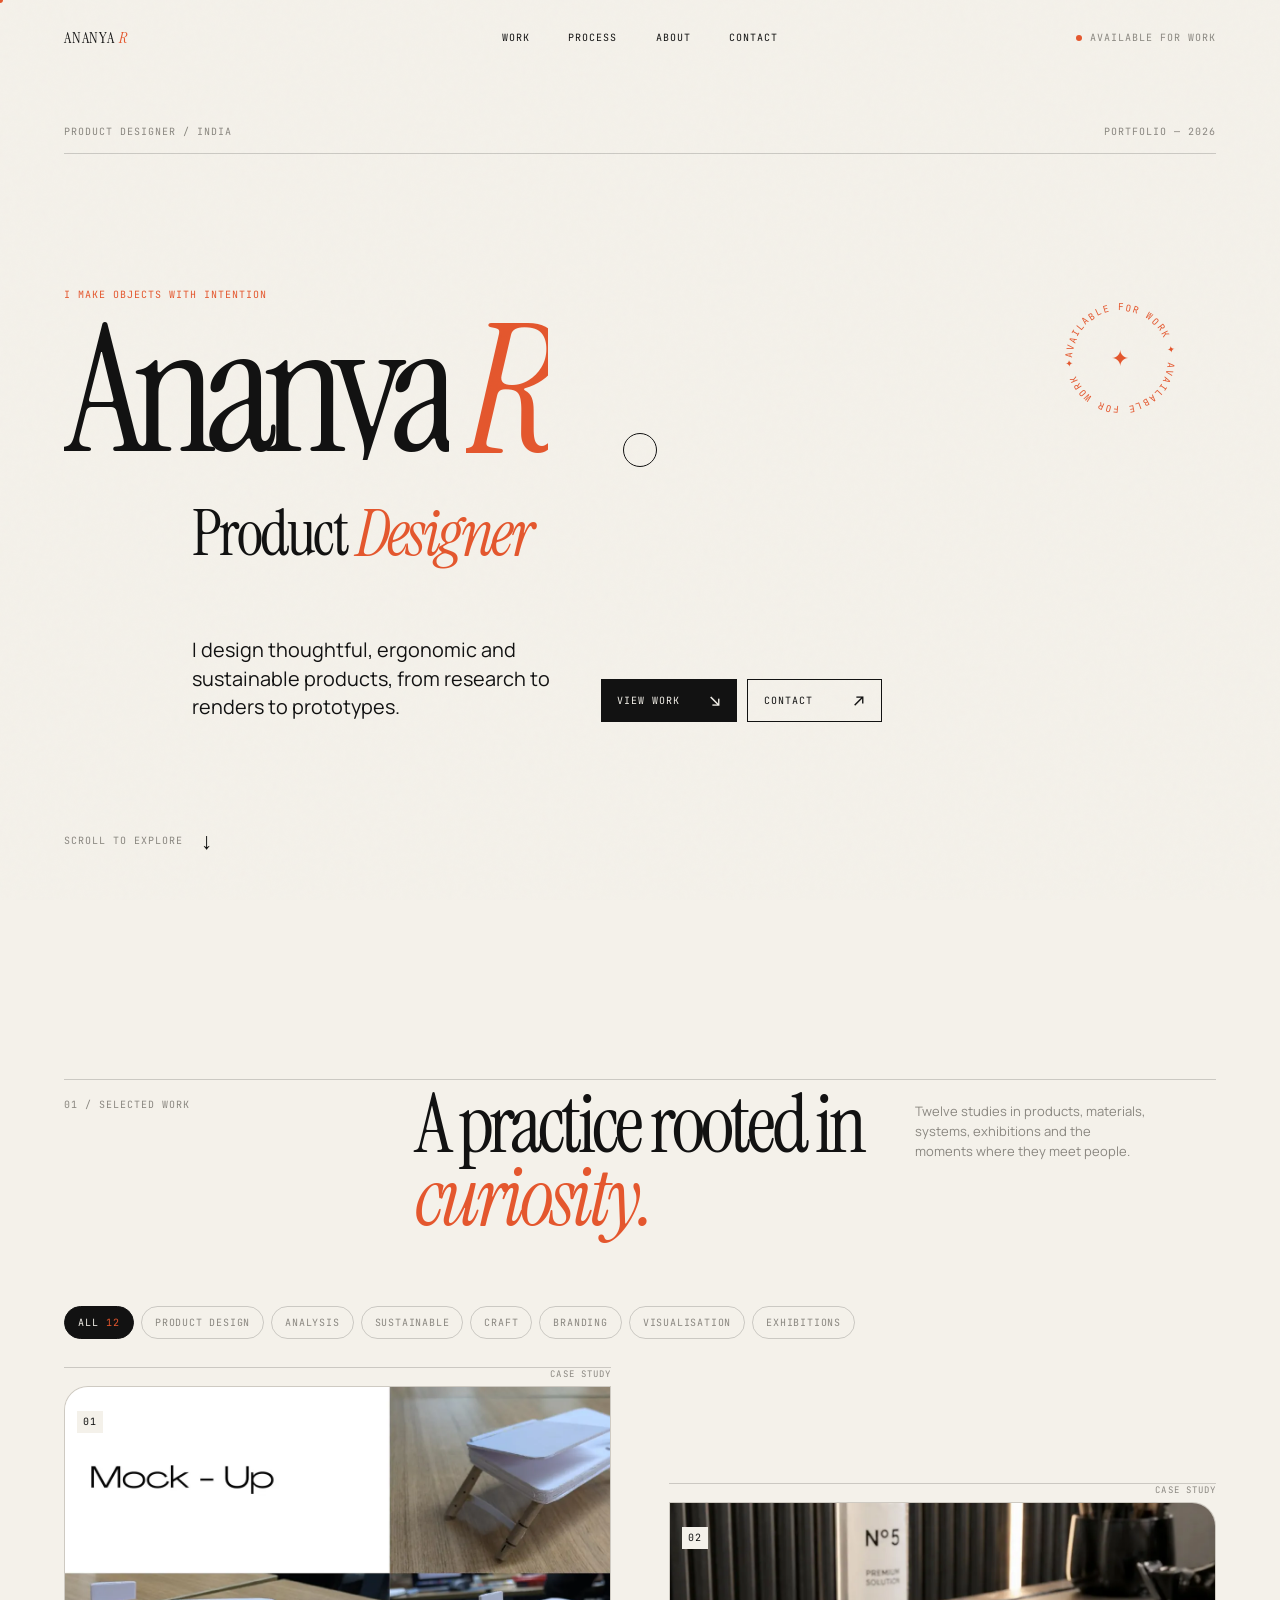
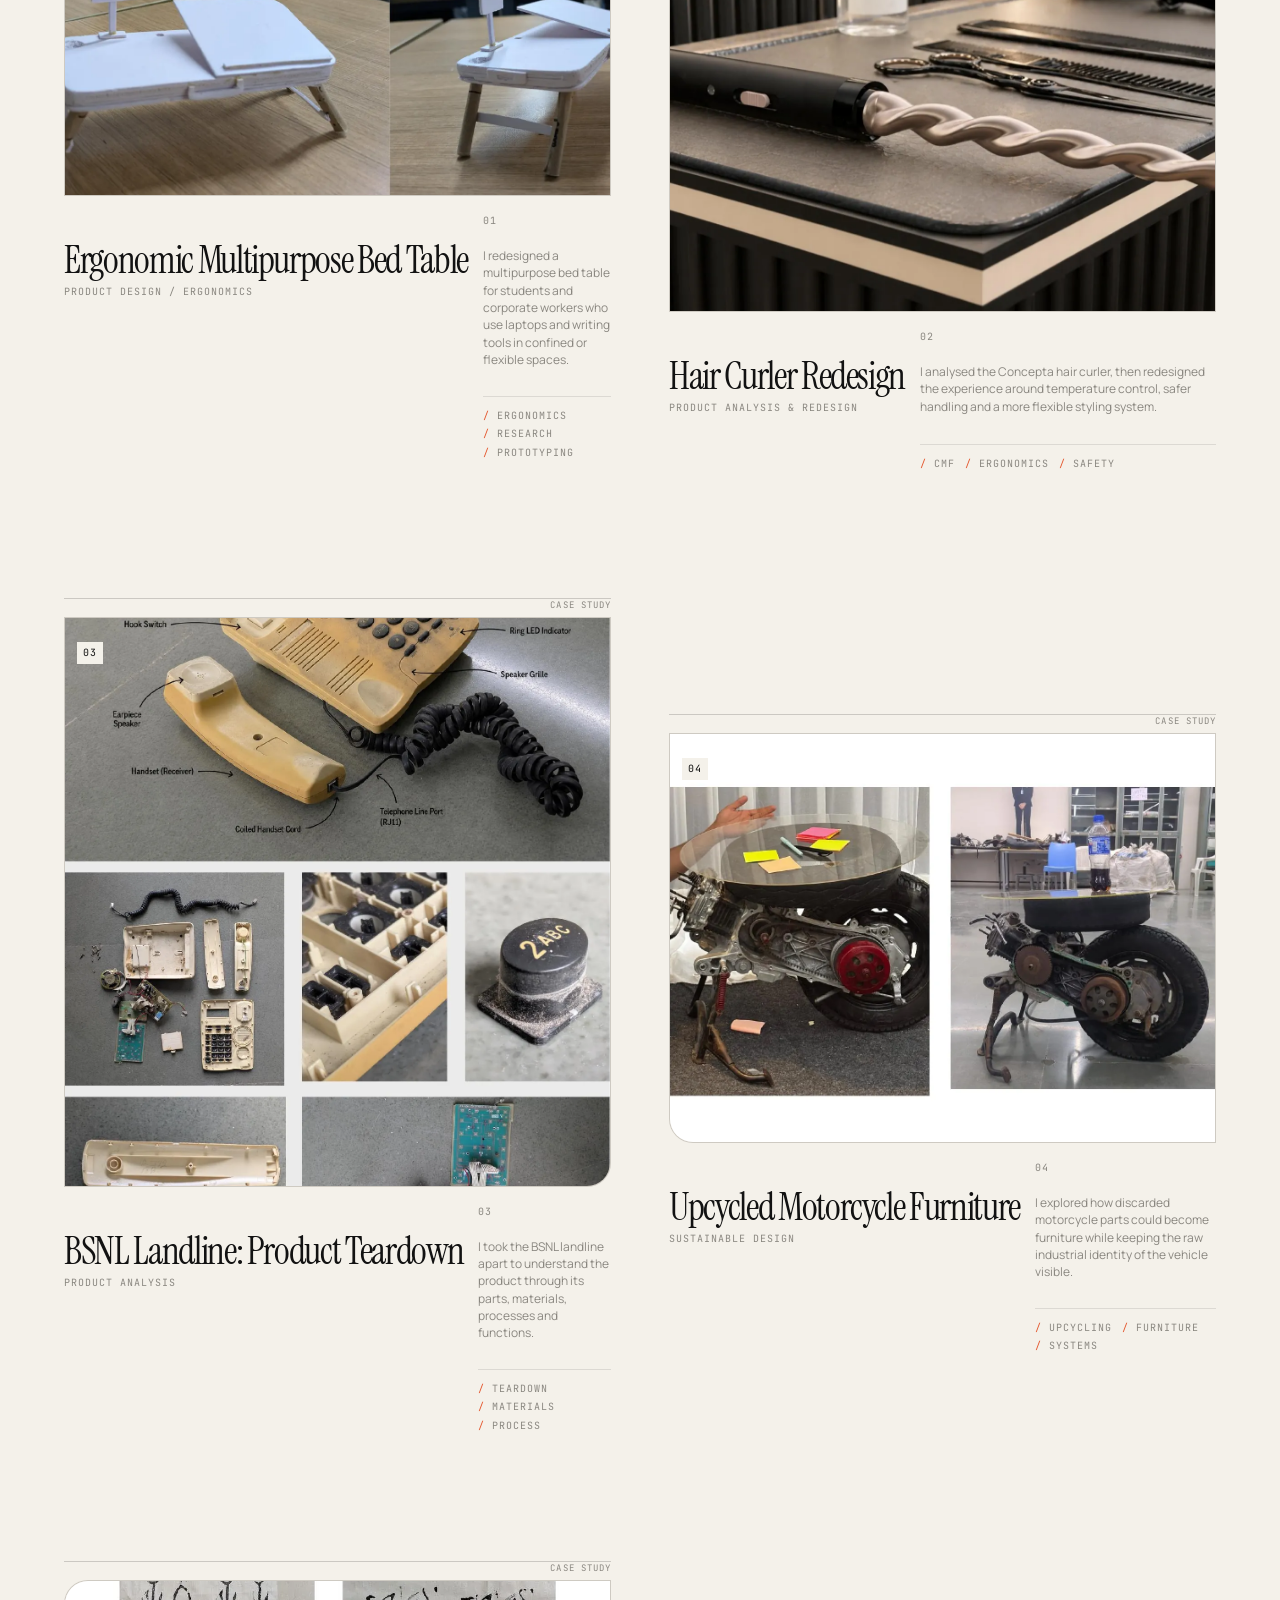
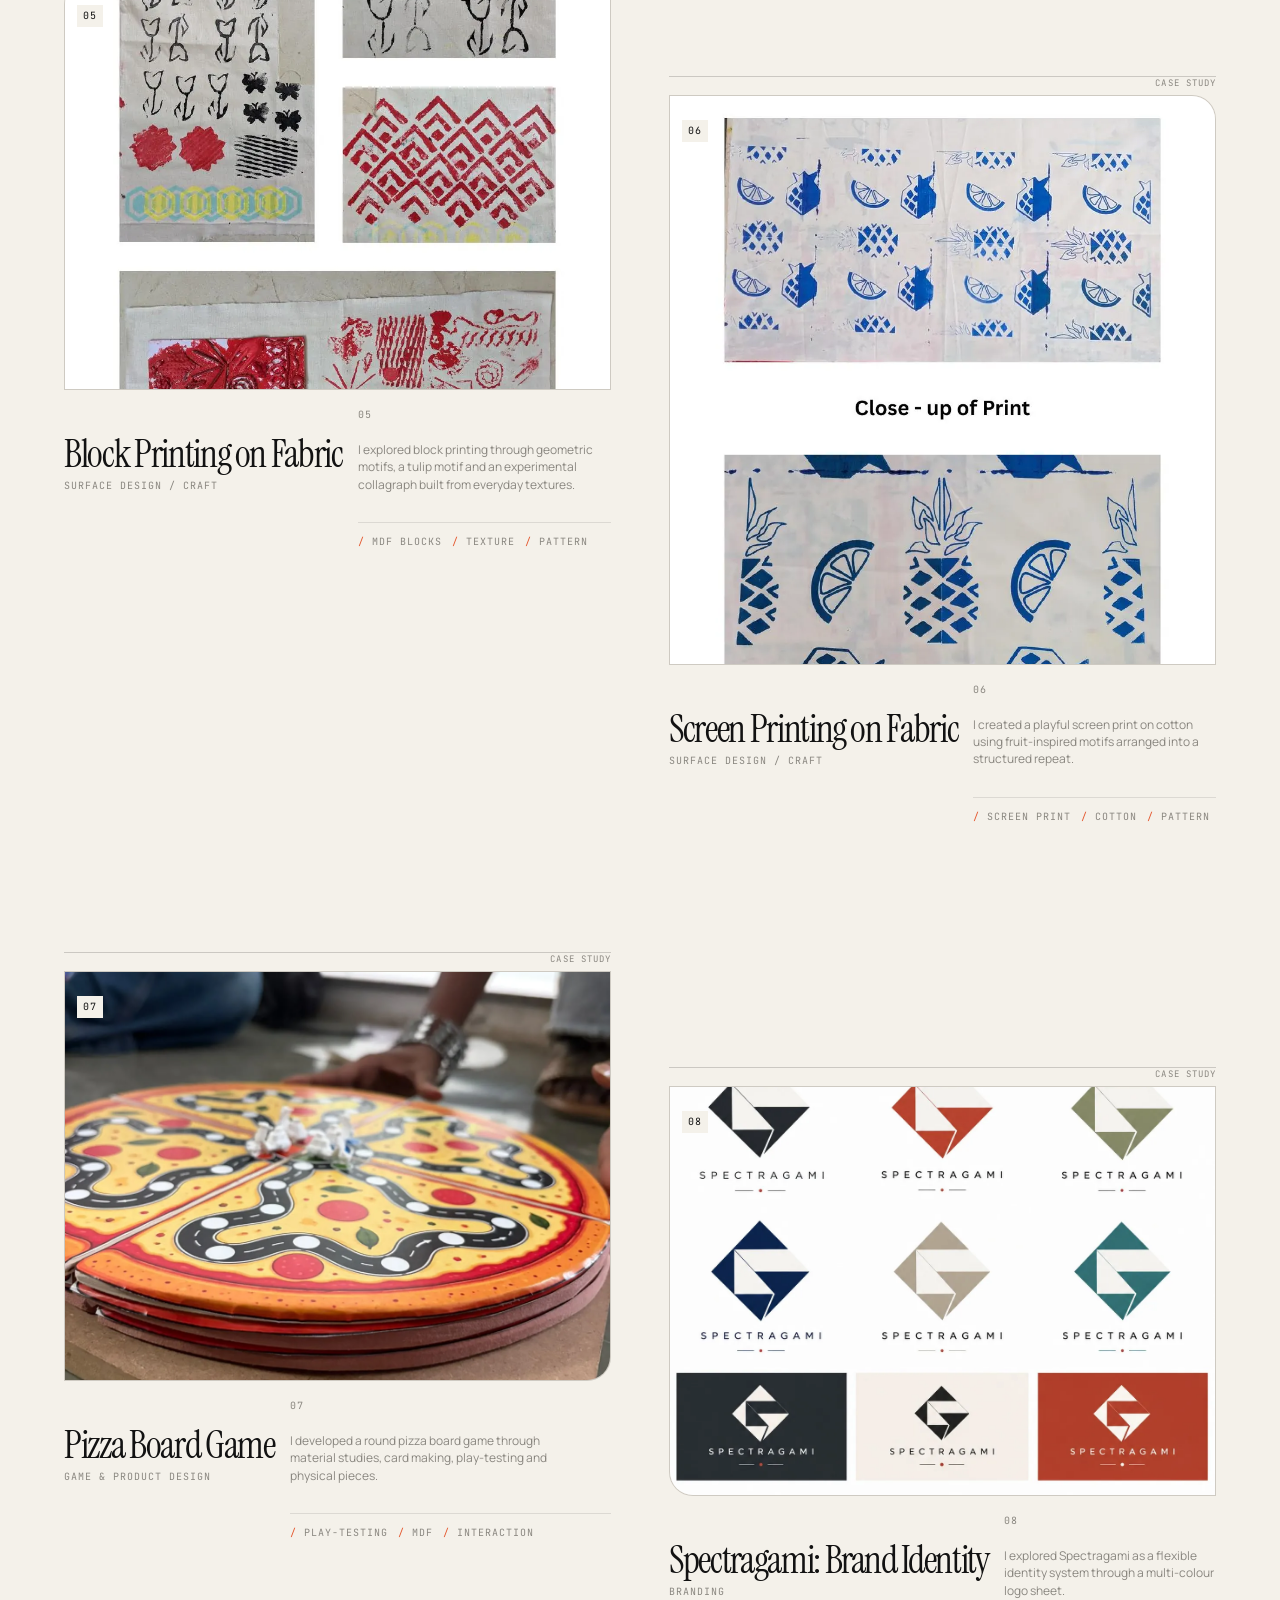
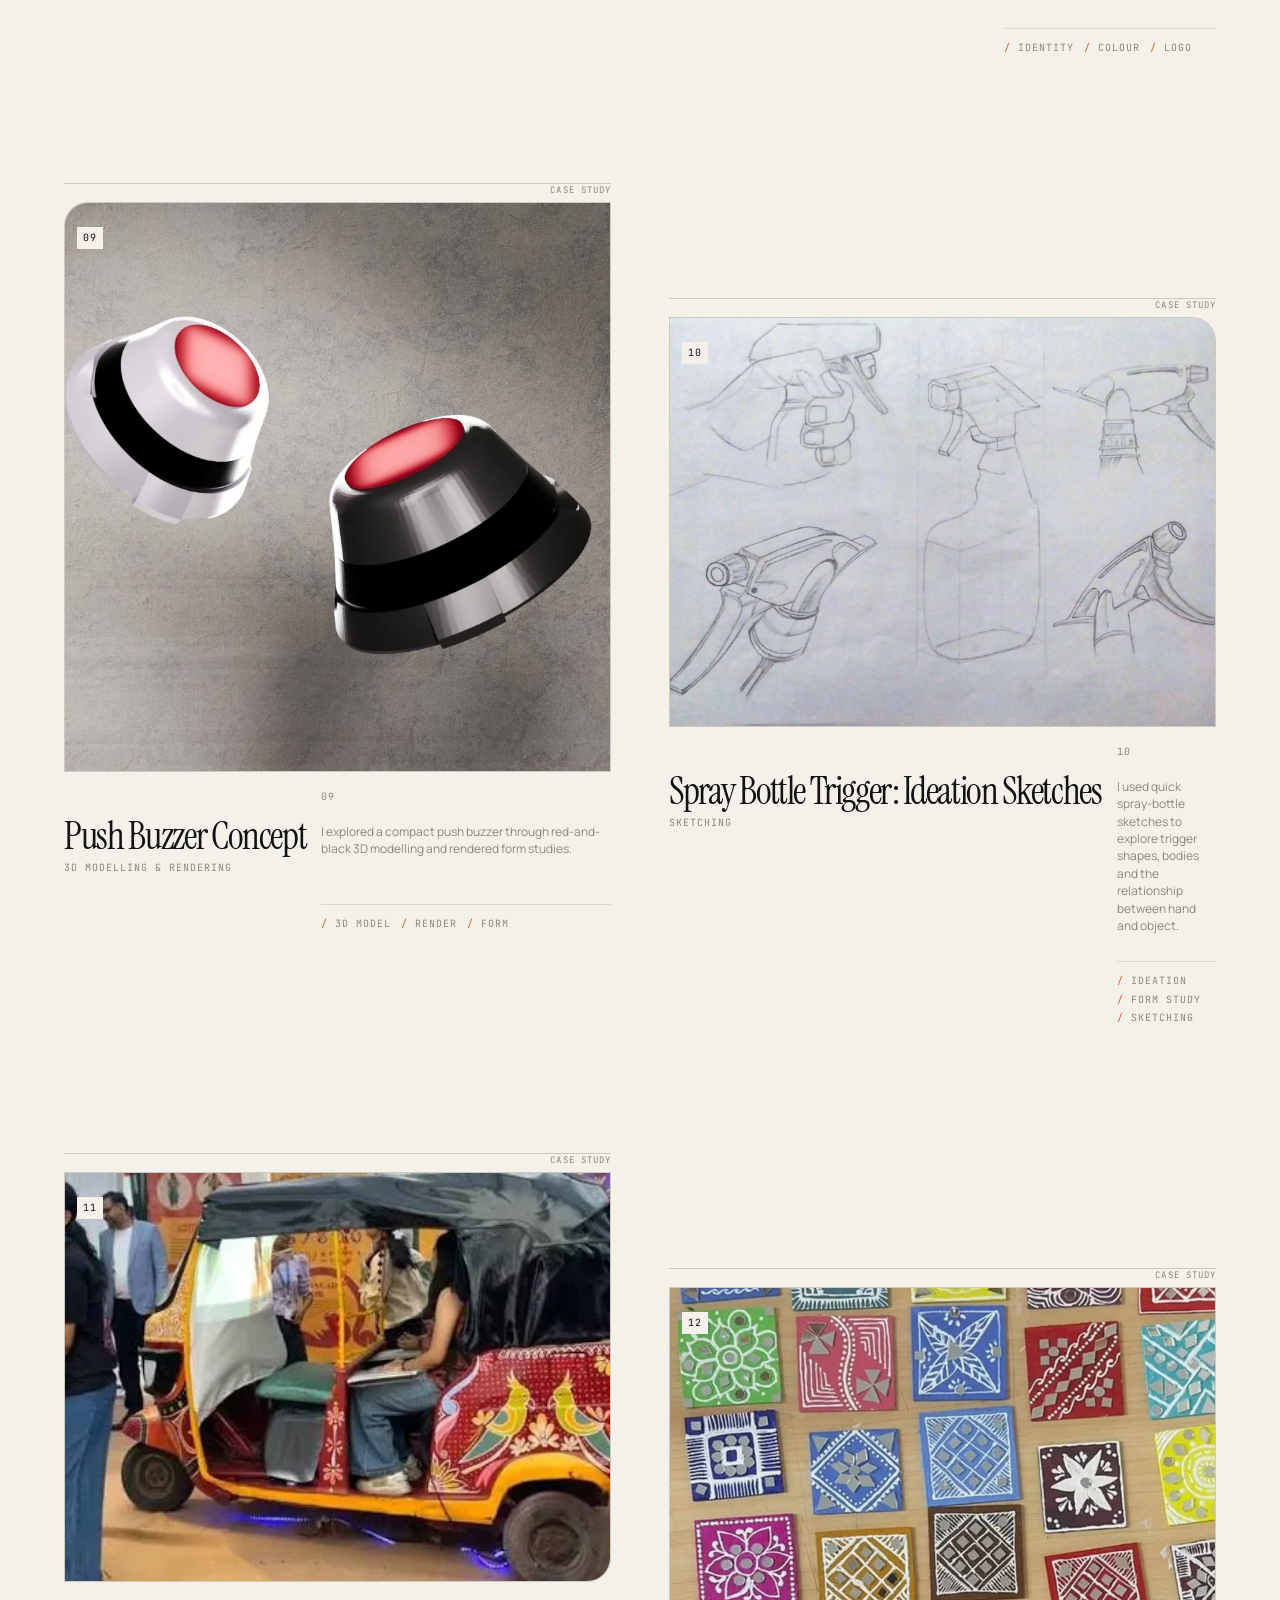
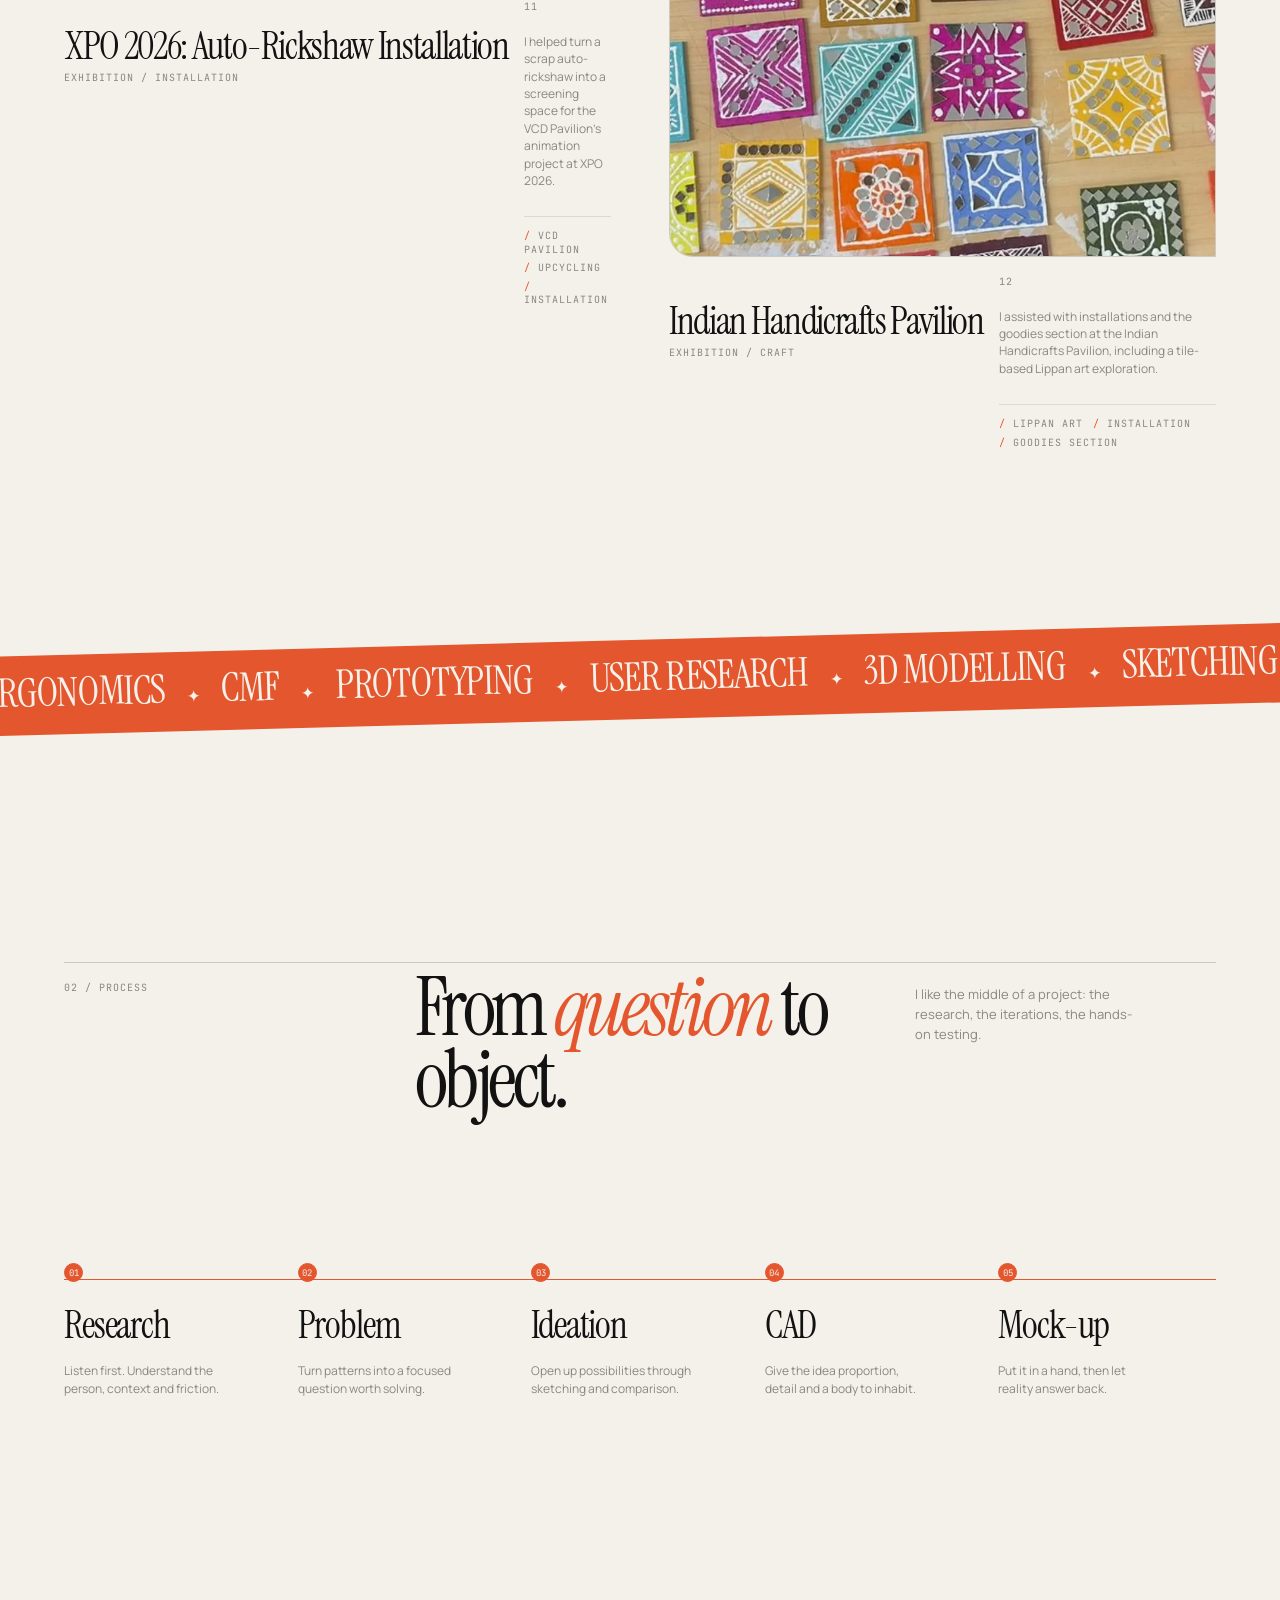
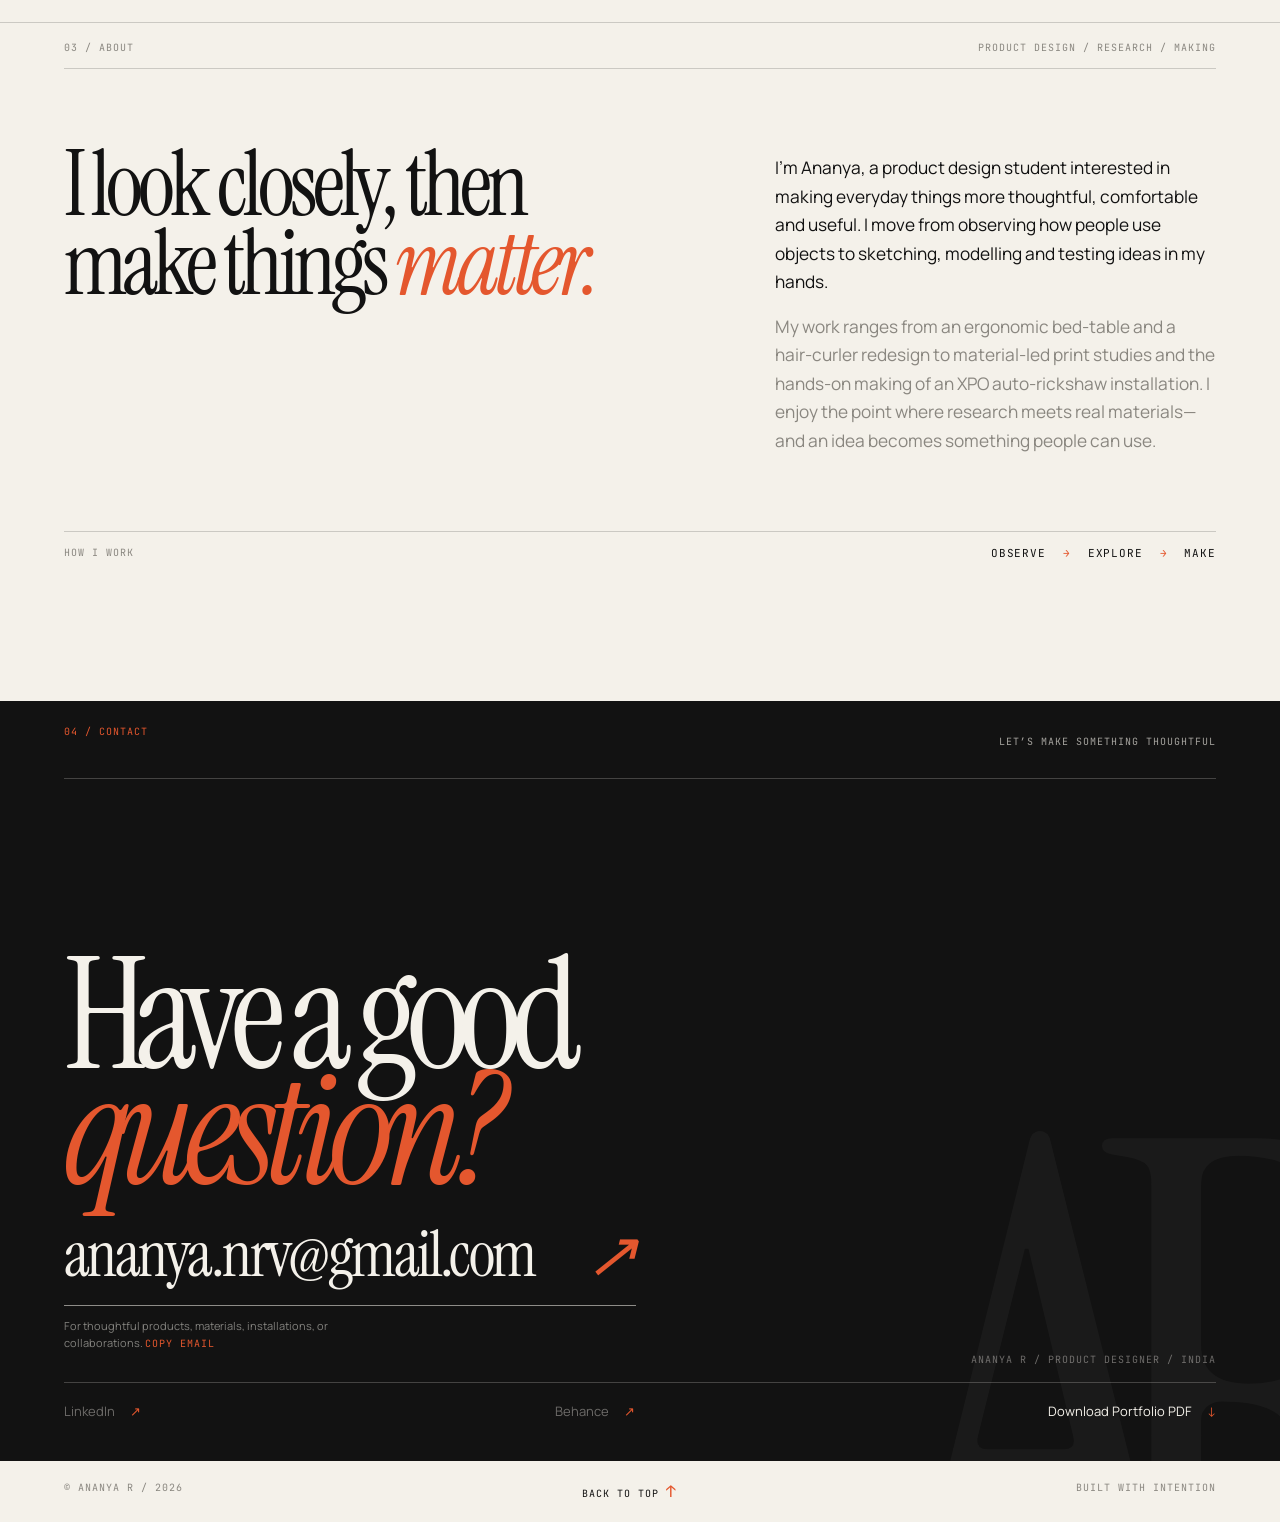
==== site/index.html @ 5f97fc83 "Deploy updated Ananya portfolio to GitHub Pages" ====
<!doctype html>
<html lang="en">
<head>
  <meta charset="utf-8">
  <meta name="viewport" content="width=device-width, initial-scale=1">
  <meta name="theme-color" content="#F4F1EA">
  <meta name="description" content="Ananya R, Product Designer Portfolio — thoughtful, ergonomic and sustainable products from research to renders to prototypes.">
  <meta property="og:type" content="website">
  <meta property="og:title" content="Ananya R — Product Designer Portfolio">
  <meta property="og:description" content="Thoughtful, ergonomic and sustainable products, from research to renders to prototypes.">
  <meta property="og:site_name" content="Ananya R">
  <meta name="twitter:card" content="summary_large_image">
  <meta name="twitter:title" content="Ananya R — Product Designer Portfolio">
  <meta name="twitter:description" content="Thoughtful, ergonomic and sustainable products, from research to renders to prototypes.">
  <link rel="icon" href="assets/favicon.svg" type="image/svg+xml">
  <link rel="preconnect" href="https://fonts.googleapis.com">
  <link rel="preconnect" href="https://fonts.gstatic.com" crossorigin>
  <link href="https://fonts.googleapis.com/css2?family=Instrument+Serif:ital@0;1&family=JetBrains+Mono:wght@400;500&family=Manrope:wght@400;500;700&display=swap" rel="stylesheet">
  <link rel="stylesheet" href="styles.css">
  <title>Ananya R — Product Designer Portfolio</title>
</head>
<body>
  <div class="grain" aria-hidden="true"></div>
  <div class="cursor cursor-dot" aria-hidden="true"></div>
  <div class="cursor cursor-ring" aria-hidden="true"><span>VIEW</span></div>
  <div class="scroll-progress" aria-hidden="true"><span></span></div>

  <div class="preloader" id="preloader" aria-label="Loading Ananya R portfolio" aria-live="polite">
    <div class="preloader__top"><span class="mono">PORTFOLIO / 01</span><span class="mono" id="preloader-status">LOADING</span></div>
    <div class="preloader__center">
      <p class="preloader__name" id="preloader-name"><span>A</span><span>n</span><span>a</span><span>n</span><span>y</span><span>a</span><span>&nbsp;</span><span>R</span></p>
      <div class="preloader__counter"><span id="counter">0</span><span>%</span></div>
    </div>
    <div class="preloader__line"><span></span></div>
  </div>

  <header class="site-header" id="site-header">
    <a class="wordmark magnetic" href="#top" aria-label="Ananya R home"><span>ANANYA</span><em>R</em></a>
    <nav class="desktop-nav" aria-label="Main navigation">
      <a href="#work">Work</a>
      <a href="#process">Process</a>
      <a href="#about">About</a>
      <a href="#contact">Contact</a>
    </nav>
    <a class="header-availability mono" href="#contact"><span class="availability-dot"></span> Available for work</a>
    <button class="menu-toggle" type="button" aria-controls="mobile-menu" aria-expanded="false"><span></span><span></span><span></span><b class="sr-only">Open menu</b></button>
  </header>

  <div class="mobile-menu" id="mobile-menu" aria-hidden="true">
    <nav aria-label="Mobile navigation">
      <a href="#work"><small>01</small>Selected work</a>
      <a href="#process"><small>02</small>Process</a>
      <a href="#about"><small>03</small>About</a>
      <a href="#contact"><small>04</small>Contact</a>
    </nav>
    <p class="mono">PRODUCT DESIGN / RESEARCH / MAKING</p>
  </div>

  <main id="top">
    <section class="hero section-pad" aria-labelledby="hero-title">
      <div class="hero__topline"><span class="mono">PRODUCT DESIGNER / INDIA</span><span class="mono hero__date">PORTFOLIO — 2026</span></div>
      <div class="hero__content">
        <p class="hero__eyebrow mono reveal-up">I MAKE OBJECTS WITH INTENTION</p>
        <h1 id="hero-title" class="hero__title"><span class="mask"><span>Ananya</span></span> <span class="mask"><em>R</em></span></h1>
        <p class="hero__role">Product <em>Designer</em></p>
        <div class="hero__bottom">
          <p class="hero__intro text-reveal">I design thoughtful, ergonomic and sustainable products, from research to renders to prototypes.</p>
          <div class="hero__actions">
            <a class="button button--dark magnetic" href="#work">View Work <span>↘</span></a>
            <a class="button button--line magnetic" href="#contact">Contact <span>↗</span></a>
          </div>
        </div>
      </div>
      <div class="availability-badge" aria-label="Available for work">
        <svg viewBox="0 0 150 150" aria-hidden="true"><defs><path id="badge-path" d="M75,75 m-51,0 a51,51 0 1,1 102,0 a51,51 0 1,1 -102,0"/></defs><text><textPath href="#badge-path">AVAILABLE FOR WORK ✦ AVAILABLE FOR WORK ✦ </textPath></text></svg>
        <span>✦</span>
      </div>
      <a class="scroll-cue mono" href="#work"><span>SCROLL TO EXPLORE</span><i>↓</i></a>
    </section>

    <section class="work section-pad" id="work" aria-labelledby="work-title">
      <div class="section-heading reveal-lines">
        <p class="section-kicker mono">01 / SELECTED WORK</p>
        <h2 id="work-title">A practice rooted in <em>curiosity.</em></h2>
        <p class="section-heading__note">Twelve studies in products, materials, systems, exhibitions and the moments where they meet people.</p>
      </div>
      <div class="filter-row" role="tablist" aria-label="Filter projects">
        <button class="filter-chip is-active" type="button" role="tab" aria-selected="true" data-filter="all">All <span>12</span></button>
        <button class="filter-chip" type="button" role="tab" aria-selected="false" data-filter="product design">Product Design</button>
        <button class="filter-chip" type="button" role="tab" aria-selected="false" data-filter="analysis">Analysis</button>
        <button class="filter-chip" type="button" role="tab" aria-selected="false" data-filter="sustainable">Sustainable</button>
        <button class="filter-chip" type="button" role="tab" aria-selected="false" data-filter="craft">Craft</button>
        <button class="filter-chip" type="button" role="tab" aria-selected="false" data-filter="branding">Branding</button>
        <button class="filter-chip" type="button" role="tab" aria-selected="false" data-filter="visualisation">Visualisation</button>
        <button class="filter-chip" type="button" role="tab" aria-selected="false" data-filter="exhibition">Exhibitions</button>
      </div>
      <div class="project-grid" id="project-grid" aria-live="polite"></div>
      <noscript>
        <div class="noscript-index"><p class="mono">PROJECT INDEX</p><ul><li>Ergonomic Multipurpose Bed Table — Product Design / Ergonomics.</li><li>Hair Curler Redesign — Product Analysis &amp; Redesign.</li><li>BSNL Landline: Product Teardown — Product Analysis.</li><li>Upcycled Motorcycle Furniture — Sustainable Design.</li><li>Block Printing on Fabric — Surface Design / Craft.</li><li>Screen Printing on Fabric — Surface Design / Craft.</li><li>Pizza Board Game — Game &amp; Product Design.</li><li>Spectragami: Brand Identity — Branding.</li><li>Push Buzzer Concept — 3D Modelling &amp; Rendering.</li><li>Spray Bottle Trigger: Ideation Sketches — Sketching.</li><li>XPO 2026: Auto-Rickshaw Installation — Exhibition / Installation.</li><li>Indian Handicrafts Pavilion — Exhibition / Craft.</li></ul></div>
      </noscript>
    </section>

    <section class="marquee-section" aria-label="Skills">
      <div class="marquee-track"><span>ERGONOMICS <b>✦</b> CMF <b>✦</b> PROTOTYPING <b>✦</b> USER RESEARCH <b>✦</b> 3D MODELLING <b>✦</b> SKETCHING <b>✦</b></span><span aria-hidden="true">ERGONOMICS <b>✦</b> CMF <b>✦</b> PROTOTYPING <b>✦</b> USER RESEARCH <b>✦</b> 3D MODELLING <b>✦</b> SKETCHING <b>✦</b></span></div>
    </section>

    <section class="process section-pad" id="process" aria-labelledby="process-title">
      <div class="section-heading process-heading reveal-lines"><p class="section-kicker mono">02 / PROCESS</p><h2 id="process-title">From <em>question</em> to object.</h2><p class="section-heading__note">I like the middle of a project: the research, the iterations, the hands-on testing.</p></div>
      <div class="process-roadmap" id="process-roadmap">
        <div class="process-line"><span></span></div>
        <ol>
          <li class="process-step is-active"><span class="process-number">01</span><h3>Research</h3><p>Listen first. Understand the person, context and friction.</p></li>
          <li class="process-step"><span class="process-number">02</span><h3>Problem</h3><p>Turn patterns into a focused question worth solving.</p></li>
          <li class="process-step"><span class="process-number">03</span><h3>Ideation</h3><p>Open up possibilities through sketching and comparison.</p></li>
          <li class="process-step"><span class="process-number">04</span><h3>CAD</h3><p>Give the idea proportion, detail and a body to inhabit.</p></li>
          <li class="process-step"><span class="process-number">05</span><h3>Mock-up</h3><p>Put it in a hand, then let reality answer back.</p></li>
        </ol>
      </div>
    </section>

    <section class="about section-pad" id="about" aria-labelledby="about-title">
      <div class="about__top"><p class="section-kicker mono">03 / ABOUT</p><p class="mono">PRODUCT DESIGN / RESEARCH / MAKING</p></div>
      <div class="about__content">
        <h2 id="about-title" class="reveal-lines">I look closely, then make things <em>matter.</em></h2>
        <div class="about__copy text-reveal">
          <p>I’m Ananya, a product design student interested in making everyday things more thoughtful, comfortable and useful. I move from observing how people use objects to sketching, modelling and testing ideas in my hands.</p>
          <p>My work ranges from an ergonomic bed-table and a hair-curler redesign to material-led print studies and the hands-on making of an XPO auto-rickshaw installation. I enjoy the point where research meets real materials—and an idea becomes something people can use.</p>
        </div>
      </div>
      <div class="about__foot"><span class="mono">HOW I WORK</span><strong>OBSERVE <i>→</i> EXPLORE <i>→</i> MAKE</strong></div>
    </section>

    <section class="contact section-pad" id="contact" aria-labelledby="contact-title">
      <div class="contact__top"><p class="section-kicker mono">04 / CONTACT</p><p class="mono">LET’S MAKE SOMETHING THOUGHTFUL</p></div>
      <h2 id="contact-title">Have a good <em>question?</em></h2>
      <button class="email-link" id="copy-email" type="button" data-email="ananya.nrv@gmail.com"><span>ananya.nrv@gmail.com</span><i>↗</i></button>
      <p class="contact__note">For thoughtful products, materials, installations, or collaborations. <span class="mono">COPY EMAIL</span></p>
      <div class="contact__links"><a href="#" class="placeholder-link" data-placeholder="LinkedIn">LinkedIn <span>↗</span></a><a href="#" class="placeholder-link" data-placeholder="Behance">Behance <span>↗</span></a><a href="assets/Portfolio-I-Ananya-R.pdf" download>Download Portfolio PDF <span>↓</span></a></div>
      <div class="contact__stamp mono">ANANYA R / PRODUCT DESIGNER / INDIA</div>
    </section>
  </main>

  <footer class="site-footer section-pad"><p class="mono">© ANANYA R / 2026</p><a href="#top" class="back-top mono">BACK TO TOP <span>↑</span></a><p class="mono">BUILT WITH INTENTION</p></footer>

  <div class="case-study" id="case-study" aria-hidden="true" role="dialog" aria-modal="true" aria-labelledby="case-title">
    <div class="case-study__bar"><span class="mono" id="case-index">01 / 12</span><button class="close-overlay mono" id="close-case" type="button"><span>Close</span><b>×</b></button></div>
    <div class="case-study__scroll" id="case-scroll"><div class="case-study__hero"><img id="case-hero-image" src="" alt=""><div class="case-study__hero-copy"><p class="mono" id="case-category"></p><h2 id="case-title"></h2></div></div><div class="case-study__body"><aside class="case-study__aside"><dl><div><dt class="mono">ROLE</dt><dd>Product designer</dd></div><div><dt class="mono">TYPE</dt><dd id="case-type"></dd></div><div><dt class="mono">TOOLS</dt><dd id="case-tools"></dd></div><div><dt class="mono">STATUS</dt><dd id="case-status"></dd></div></dl></aside><article class="case-study__content"><p class="case-study__intro" id="case-intro"></p><div class="case-study__copy" id="case-copy"></div><div class="case-study__gallery" id="case-gallery"></div><button class="next-project" id="next-project" type="button"><span class="mono">NEXT PROJECT</span><strong></strong><i>→</i></button></article></div></div>
  </div>

  <div class="lightbox" id="lightbox" aria-hidden="true" role="dialog" aria-modal="true" aria-label="Image viewer"><button class="lightbox__close mono" id="close-lightbox" type="button">CLOSE ×</button><button class="lightbox__arrow lightbox__arrow--prev" id="lightbox-prev" type="button" aria-label="Previous image">←</button><figure><img id="lightbox-image" src="" alt=""><figcaption class="mono" id="lightbox-caption"></figcaption></figure><button class="lightbox__arrow lightbox__arrow--next" id="lightbox-next" type="button" aria-label="Next image">→</button></div>
  <div class="toast" id="toast" role="status" aria-live="polite">Copied ✓</div>

  <script src="https://cdnjs.cloudflare.com/ajax/libs/gsap/3.12.5/gsap.min.js" defer></script>
  <script src="https://cdnjs.cloudflare.com/ajax/libs/gsap/3.12.5/ScrollTrigger.min.js" defer></script>
  <script src="script.js" defer></script>
</body>
</html>
---- site/styles.css ----
:root {
  --paper: #f4f1ea;
  --ink: #121212;
  --grey: #8a8780;
  --line: rgba(18,18,18,.18);
  --orange: #e4572e;
  --dark: #121212;
  --ease: cubic-bezier(.22, .8, .25, 1);
  --serif: 'Instrument Serif', Georgia, 'Times New Roman', serif;
  --sans: 'Manrope', Arial, Helvetica, sans-serif;
  --mono: 'JetBrains Mono', 'Courier New', monospace;
}
* { box-sizing: border-box; }
html { scroll-behavior: smooth; background: var(--paper); }
body { margin: 0; background: var(--paper); color: var(--ink); font-family: var(--sans); font-size: 15px; line-height: 1.55; overflow-x: hidden; }
body.is-locked { overflow: hidden; }
img { display: block; max-width: 100%; }
a { color: inherit; text-decoration: none; }
button { color: inherit; font: inherit; border: 0; background: none; cursor: pointer; }
.sr-only { position: absolute; width: 1px; height: 1px; padding: 0; margin: -1px; overflow: hidden; clip: rect(0,0,0,0); white-space: nowrap; border: 0; }
.mono { font-family: var(--mono); text-transform: uppercase; font-size: 10px; letter-spacing: .1em; line-height: 1.35; }
.muted { color: var(--grey); }
.grain { position: fixed; inset: 0; z-index: 30; pointer-events: none; opacity: .05; mix-blend-mode: multiply; background-image: url("data:image/svg+xml,%3Csvg viewBox='0 0 160 160' xmlns='http://www.w3.org/2000/svg'%3E%3Cfilter id='n'%3E%3CfeTurbulence type='fractalNoise' baseFrequency='.9' numOctaves='3' stitchTiles='stitch'/%3E%3C/filter%3E%3Crect width='100%25' height='100%25' filter='url(%23n)' opacity='.45'/%3E%3C/svg%3E"); }
.scroll-progress { position: fixed; inset: 0 0 auto; height: 3px; z-index: 100; background: transparent; pointer-events: none; }
.scroll-progress span { display: block; width: 0; height: 100%; background: var(--orange); transform-origin: left; }
.section-pad { padding-inline: clamp(20px, 5vw, 84px); }
.section-kicker { margin: 0; color: var(--grey); }
/* preloader */
.preloader { position: fixed; inset: 0; z-index: 200; display: flex; flex-direction: column; justify-content: space-between; padding: 26px clamp(20px, 5vw, 84px) 30px; color: var(--paper); background: var(--ink); }
.preloader__top { display: flex; justify-content: space-between; }
.preloader__center { display: flex; align-items: flex-end; justify-content: space-between; gap: 20px; }
.preloader__name { display: flex; overflow: hidden; margin: 0; font: clamp(50px, 10vw, 150px)/.85 var(--serif); letter-spacing: -.05em; }
.preloader__name span { display: inline-block; transform: translateY(105%); }
.preloader__counter { font: clamp(32px, 5vw, 68px)/.9 var(--mono); letter-spacing: -.06em; }
.preloader__line { height: 1px; background: rgba(244,241,234,.2); }
.preloader__line span { display: block; width: 0; height: 100%; background: var(--orange); }
/* cursor */
.cursor { position: fixed; z-index: 150; pointer-events: none; transform: translate(-50%, -50%); opacity: 0; }
.cursor-dot { width: 6px; height: 6px; border-radius: 50%; background: var(--orange); transition: transform .3s var(--ease), background .3s; }
.cursor-ring { display: grid; place-items: center; width: 34px; height: 34px; border: 1px solid var(--ink); border-radius: 50%; transition: width .35s var(--ease), height .35s var(--ease), background .35s, color .35s, border-color .35s; }
.cursor-ring span { opacity: 0; font: 9px var(--mono); letter-spacing: .08em; transition: opacity .25s; }
.cursor-ring.is-view { width: 74px; height: 74px; color: var(--paper); border-color: var(--orange); background: var(--orange); }
.cursor-ring.is-view span { opacity: 1; }
.cursor-ring.is-link { width: 22px; height: 22px; background: var(--orange); border-color: var(--orange); }
.cursor-dot.is-link { transform: translate(-50%, -50%) scale(.5); background: var(--paper); }
/* nav */
.site-header { position: fixed; top: 0; left: 0; right: 0; z-index: 90; display: grid; grid-template-columns: 1fr auto 1fr; align-items: center; height: 75px; padding: 0 clamp(20px, 5vw, 84px); transition: transform .5s var(--ease), background .4s, backdrop-filter .4s; }
.site-header.is-scrolled { background: rgba(244,241,234,.8); backdrop-filter: blur(14px); border-bottom: 1px solid rgba(18,18,18,.09); }
.site-header.is-hidden { transform: translateY(-100%); }
.wordmark { display: inline-flex; align-items: center; gap: 4px; width: max-content; font: 16px var(--serif); letter-spacing: .05em; }
.wordmark em { color: var(--orange); font-style: italic; }
.desktop-nav { display: flex; gap: clamp(18px, 3vw, 42px); }
.desktop-nav a { position: relative; font: 10px var(--mono); text-transform: uppercase; letter-spacing: .1em; }
.desktop-nav a::after { position: absolute; content: ''; left: 0; right: 100%; bottom: -7px; height: 1px; background: var(--orange); transition: right .35s var(--ease); }
.desktop-nav a:hover::after { right: 0; }
.header-availability { justify-self: end; display: flex; align-items: center; gap: 8px; color: var(--grey); }
.availability-dot { width: 6px; height: 6px; border-radius: 50%; background: var(--orange); animation: pulse 1.8s ease-in-out infinite; }
@keyframes pulse { 0%,100% { opacity: .4; transform: scale(.7); } 50% { opacity: 1; transform: scale(1); } }
.menu-toggle { display: none; justify-self: end; width: 35px; padding: 8px 0; }
.menu-toggle span { display: block; width: 100%; height: 1px; margin: 5px 0; background: currentColor; transition: transform .3s, opacity .3s; }
.mobile-menu { position: fixed; z-index: 80; inset: 0; display: flex; flex-direction: column; justify-content: space-between; padding: 125px 20px 30px; visibility: hidden; opacity: 0; background: var(--ink); color: var(--paper); clip-path: inset(0 0 100% 0); transition: clip-path .7s var(--ease), opacity .35s, visibility .35s; }
.mobile-menu.is-open { visibility: visible; opacity: 1; clip-path: inset(0); }
.mobile-menu nav { display: grid; gap: 16px; }
.mobile-menu nav a { display: flex; align-items: baseline; gap: 20px; overflow: hidden; font: clamp(44px, 13vw, 90px)/.86 var(--serif); transform: translateY(30px); opacity: 0; transition: transform .6s var(--ease), opacity .6s; }
.mobile-menu.is-open nav a { transform: none; opacity: 1; }
.mobile-menu nav a:nth-child(2) { transition-delay: .06s; }.mobile-menu nav a:nth-child(3) { transition-delay: .12s; }.mobile-menu nav a:nth-child(4) { transition-delay: .18s; }
.mobile-menu nav small { color: var(--orange); font: 10px var(--mono); }
/* hero */
.hero { position: relative; min-height: min(900px, 100svh); display: flex; flex-direction: column; justify-content: space-between; padding-top: 125px; padding-bottom: 44px; overflow: hidden; }
.hero__topline { display: flex; justify-content: space-between; color: var(--grey); border-bottom: 1px solid var(--line); padding-bottom: 14px; }
.hero__content { margin: auto 0; padding: clamp(50px, 9vh, 120px) 0 50px; }
.hero__eyebrow { margin: 0 0 20px; color: var(--orange); }
.hero__title { margin: 0; max-width: 100%; font: clamp(82px, 14vw, 218px)/.77 var(--serif); letter-spacing: -.07em; }
.hero__title em, .hero__role em, h2 em { color: var(--orange); font-style: italic; }
.mask { display: inline-block; overflow: hidden; vertical-align: bottom; }
.mask > span { display: inline-block; transform: translateY(120%); }
.hero__role { margin: clamp(25px, 4vw, 42px) 0 0 clamp(7px, 10vw, 150px); font: clamp(32px, 5vw, 72px)/1 var(--serif); letter-spacing: -.04em; }
.hero__bottom { display: grid; grid-template-columns: 1fr auto; align-items: end; gap: 40px; max-width: 690px; margin: 70px 0 0 clamp(7px, 10vw, 150px); }
.hero__intro { max-width: 390px; margin: 0; font-size: clamp(16px, 1.55vw, 20px); line-height: 1.45; }
.hero__actions { display: flex; gap: 10px; }
.button { display: inline-flex; align-items: center; justify-content: space-between; gap: 30px; min-width: 135px; padding: 14px 16px; font: 10px var(--mono); letter-spacing: .1em; text-transform: uppercase; transition: color .3s, background .3s, transform .3s; }
.button span { font-size: 17px; line-height: 0; }
.button--dark { color: var(--paper); background: var(--ink); }.button--dark:hover { background: var(--orange); }
.button--line { border: 1px solid var(--ink); }.button--line:hover { color: var(--paper); background: var(--ink); }
.availability-badge { position: absolute; right: clamp(20px, 7vw, 120px); top: 32%; width: clamp(95px, 11vw, 148px); height: clamp(95px, 11vw, 148px); color: var(--orange); animation: spin 20s linear infinite; }
.availability-badge svg { width: 100%; height: 100%; overflow: visible; }.availability-badge text { fill: currentColor; font: 10px var(--mono); letter-spacing: .13em; }.availability-badge > span { position: absolute; inset: 0; display: grid; place-items: center; font-size: 22px; animation: unspin 20s linear infinite; }
@keyframes spin { to { transform: rotate(360deg); } } @keyframes unspin { to { transform: rotate(-360deg); } }
.scroll-cue { display: flex; align-items: center; gap: 18px; width: max-content; color: var(--grey); }.scroll-cue i { color: var(--ink); font: 23px var(--serif); font-style: normal; }
/* headings */
.section-heading { display: grid; grid-template-columns: 1.1fr 1.6fr 1fr; gap: 20px; align-items: start; border-top: 1px solid var(--line); padding-top: 18px; }
.section-heading h2 { max-width: 650px; margin: -9px 0 0; font: clamp(42px, 6.3vw, 94px)/.9 var(--serif); letter-spacing: -.05em; }
.section-heading__note { max-width: 230px; margin: 0; padding-top: 3px; color: var(--grey); font-size: 13px; }
/* work */
.work { padding-top: clamp(90px, 14vw, 210px); padding-bottom: clamp(100px, 15vw, 220px); }
.filter-row { display: flex; flex-wrap: wrap; gap: 7px; margin: 72px 0 28px; }
.filter-chip { display: inline-flex; align-items: center; gap: 8px; padding: 9px 13px; border: 1px solid var(--line); border-radius: 100px; color: var(--grey); font: 10px var(--mono); text-transform: uppercase; letter-spacing: .08em; transition: color .3s, background .3s, border .3s; }.filter-chip:hover, .filter-chip.is-active { color: var(--paper); border-color: var(--ink); background: var(--ink); }.filter-chip span { color: var(--orange); }
.project-grid { display: grid; grid-template-columns: repeat(2, minmax(0,1fr)); gap: clamp(65px, 11vw, 180px) clamp(18px, 4vw, 65px); align-items: start; }
.project-card { position: relative; cursor: pointer; will-change: transform, opacity; }.project-card:nth-child(even) { margin-top: clamp(45px, 9vw, 140px); }
.project-card__media { position: relative; overflow: hidden; aspect-ratio: 1.26 / 1; background: #e5e0d6; }.project-card:nth-child(3n) .project-card__media { aspect-ratio: .96 / 1; }
.project-card__media::after { position: absolute; content: ''; inset: 0; opacity: 0; background: rgba(18,18,18,.08); transition: opacity .45s; }.project-card:hover .project-card__media::after { opacity: 1; }
.project-card__media img { width: 100%; height: 100%; object-fit: cover; transition: transform 1s var(--ease); }.project-card:hover .project-card__media img { transform: scale(1.06); }
.project-card__number { position: absolute; z-index: 2; top: 13px; left: 14px; color: var(--paper); font-size: 10px; text-shadow: 0 1px 8px rgba(0,0,0,.3); }.project-card__view { position: absolute; z-index: 2; right: 14px; bottom: 13px; color: var(--paper); font-size: 10px; opacity: 0; transform: translateY(7px); transition: opacity .4s, transform .4s; }.project-card:hover .project-card__view { opacity: 1; transform: none; }.project-card__meta { display: grid; grid-template-columns: auto 1fr; gap: 15px; padding-top: 15px; }.project-card__meta h3 { margin: 0; font: clamp(25px, 3vw, 45px)/.92 var(--serif); letter-spacing: -.035em; transition: transform .5s var(--ease); }.project-card:hover .project-card__meta h3 { transform: translateX(9px); }.project-card__meta .mono { grid-column: 2; color: var(--grey); }.project-card__index { color: var(--orange); transition: color .3s; }.project-card:hover .project-card__index { color: var(--ink); }.project-card__desc { grid-column: 2; max-width: 290px; margin: 4px 0 0; color: var(--grey); font-size: 12px; line-height: 1.45; }.project-card__tags { display: flex; flex-wrap: wrap; gap: 5px 10px; margin-top: 12px; }.project-card__tags span { color: var(--grey); }.project-card__tags span::before { content: '/ '; color: var(--orange); }
.noscript-index { margin-top: 50px; border-top: 1px solid var(--line); padding-top: 20px; }.noscript-index ul { columns: 2; padding-left: 20px; }
/* marquee */
.marquee-section { overflow: hidden; padding: 17px 0 22px; color: var(--paper); background: var(--orange); transform: rotate(-1.5deg) scale(1.03); }.marquee-track { display: flex; width: max-content; animation: marquee 32s linear infinite; }.marquee-track:hover { animation-play-state: paused; }.marquee-track span { white-space: nowrap; padding-right: 25px; font: clamp(22px, 3vw, 45px)/1 var(--serif); letter-spacing: -.02em; }.marquee-track b { padding-inline: 16px; font: 16px var(--sans); } @keyframes marquee { to { transform: translateX(-50%); } }
/* process */
.process { padding-top: clamp(150px, 19vw, 260px); padding-bottom: clamp(110px, 17vw, 240px); }.process-heading { margin-bottom: clamp(75px, 12vw, 160px); }.process-roadmap { position: relative; }.process-roadmap ol { display: grid; grid-template-columns: repeat(5, 1fr); gap: 16px; list-style: none; padding: 0; margin: 0; }.process-line { position: absolute; top: 9px; left: 0; right: 0; height: 1px; background: var(--line); }.process-line span { display: block; width: 0; height: 100%; background: var(--orange); transition: width .5s var(--ease); }.process-step { position: relative; padding-top: 37px; opacity: .35; transition: opacity .5s, transform .5s; }.process-step.is-active { opacity: 1; transform: translateY(-7px); }.process-number { position: absolute; top: 0; display: grid; place-items: center; width: 19px; height: 19px; border: 1px solid var(--grey); border-radius: 50%; background: var(--paper); color: var(--grey); font: 9px var(--mono); transition: color .4s, background .4s, border .4s; }.process-step.is-active .process-number { color: var(--paper); border-color: var(--orange); background: var(--orange); }.process-step h3 { margin: 0 0 12px; font: clamp(24px, 3vw, 45px) var(--serif); letter-spacing: -.03em; }.process-step p { max-width: 160px; margin: 0; color: var(--grey); font-size: 12px; line-height: 1.45; }
/* about */
.about { border-top: 1px solid var(--line); padding-top: 18px; padding-bottom: clamp(90px, 11vw, 160px); }
.about__top { display: flex; justify-content: space-between; gap: 24px; padding-bottom: 14px; border-bottom: 1px solid var(--line); }
.about__top > p { margin: 0; }
.about__top > p:last-child { color: var(--grey); text-align: right; }
.about__content { display: grid; grid-template-columns: 1.15fr .85fr; gap: clamp(35px, 9vw, 140px); align-items: start; padding-top: clamp(34px, 6vw, 78px); }
.about__content h2 { max-width: 720px; margin: 0; font: clamp(48px, 7vw, 104px)/.88 var(--serif); letter-spacing: -.055em; }
.about__copy { max-width: 450px; padding-top: 8px; }
.about__copy p { margin: 0 0 16px; font-size: clamp(15px, 1.35vw, 18px); line-height: 1.65; }
.about__copy p + p { color: var(--grey); }
.about__foot { display: flex; justify-content: space-between; align-items: center; gap: 20px; margin-top: clamp(28px, 5vw, 60px); padding-top: 14px; border-top: 1px solid var(--line); }
.about__foot > span { color: var(--grey); }
.about__foot strong { font: 11px var(--mono); letter-spacing: .08em; }
.about__foot i { padding-inline: 9px; color: var(--orange); font-style: normal; }
@media (max-width: 900px) {
  .about__content { grid-template-columns: 1fr 1fr; gap: 30px; }
}
@media (max-width: 620px) {
  .about__top { align-items: flex-start; }
  .about__top > p:last-child { max-width: 145px; }
  .about__content { grid-template-columns: 1fr; gap: 24px; }
  .about__content h2 { font-size: clamp(48px, 14vw, 76px); }
  .about__copy { padding-top: 0; }
  .about__foot { align-items: flex-start; flex-direction: column; gap: 9px; }
  .about__foot strong { font-size: 10px; }
}
/* contact */
.contact { position: relative; min-height: 760px; padding-top: 24px; padding-bottom: 38px; color: var(--paper); background: var(--dark); overflow: hidden; }.contact::before { position: absolute; content: 'AR'; right: -5vw; bottom: -15vw; color: rgba(244,241,234,.035); font: 55vw/.7 var(--serif); letter-spacing: -.15em; }.contact__top { position: relative; display: flex; justify-content: space-between; padding-bottom: 20px; border-bottom: 1px solid rgba(244,241,234,.22); color: rgba(244,241,234,.65); }.contact__top .section-kicker { color: var(--orange); }.contact h2 { position: relative; max-width: 800px; margin: clamp(100px, 15vw, 180px) 0 24px; font: clamp(72px, 12vw, 185px)/.75 var(--serif); letter-spacing: -.07em; }.email-link { position: relative; display: inline-flex; align-items: center; gap: clamp(12px, 4vw, 50px); padding: 0 0 8px; color: var(--paper); font: clamp(32px, 5vw, 74px)/1 var(--serif); letter-spacing: -.04em; border-bottom: 1px solid rgba(244,241,234,.55); }.email-link::after { position: absolute; content: ''; left: 0; right: 100%; bottom: -1px; height: 2px; background: var(--orange); transition: right .6s var(--ease); }.email-link:hover::after { right: 0; }.email-link i { color: var(--orange); font: italic clamp(33px, 5vw, 76px) var(--serif); }.contact__note { position: relative; max-width: 320px; color: rgba(244,241,234,.5); font-size: 11px; }.contact__note .mono { color: var(--orange); }.contact__links { position: absolute; bottom: 40px; left: clamp(20px, 5vw, 84px); right: clamp(20px, 5vw, 84px); display: flex; justify-content: space-between; border-top: 1px solid rgba(244,241,234,.22); padding-top: 18px; }.contact__links a { font-size: 13px; }.contact__links a span { color: var(--orange); margin-left: 12px; }.placeholder-link { color: rgba(244,241,234,.4); }.contact__stamp { position: absolute; right: clamp(20px, 5vw, 84px); bottom: 94px; color: rgba(244,241,234,.4); }
.site-footer { display: flex; justify-content: space-between; gap: 15px; padding-top: 20px; padding-bottom: 20px; color: var(--grey); }.site-footer p { margin: 0; }.back-top { color: var(--ink); }.back-top span { color: var(--orange); font-size: 16px; }
/* overlays */
.case-study { position: fixed; z-index: 120; inset: 0; visibility: hidden; background: var(--paper); clip-path: inset(100% 0 0 0); transition: clip-path .8s var(--ease), visibility 0s .8s; }.case-study.is-open { visibility: visible; clip-path: inset(0); transition: clip-path .8s var(--ease), visibility 0s; }.case-study__bar { position: fixed; z-index: 4; top: 0; left: 0; right: 0; display: flex; justify-content: space-between; align-items: center; padding: 25px clamp(20px, 5vw, 84px); color: var(--paper); mix-blend-mode: difference; }.close-overlay { display: flex; align-items: center; gap: 10px; }.close-overlay b { font: 26px/1 var(--serif); color: var(--orange); }.case-study__scroll { height: 100%; overflow: auto; overscroll-behavior: contain; }.case-study__hero { position: relative; height: min(87vh, 900px); min-height: 550px; background: var(--ink); overflow: hidden; }.case-study__hero img { width: 100%; height: 100%; object-fit: cover; opacity: .7; transform: scale(1.05); }.case-study__hero-copy { position: absolute; inset: auto clamp(20px, 7vw, 120px) clamp(40px, 9vw, 120px); max-width: 900px; color: var(--paper); }.case-study__hero-copy p { margin-bottom: 13px; color: var(--orange); }.case-study__hero-copy h2 { margin: 0; font: clamp(62px, 10vw, 155px)/.78 var(--serif); letter-spacing: -.065em; }
.case-study__body { display: grid; grid-template-columns: .7fr 2fr; gap: clamp(30px, 8vw, 130px); max-width: 1400px; margin: 0 auto; padding: clamp(50px, 9vw, 125px) clamp(20px, 5vw, 84px); }.case-study__aside { position: sticky; top: 95px; align-self: start; }.case-study__aside dl { margin: 0; }.case-study__aside dl > div { padding: 14px 0; border-top: 1px solid var(--line); }.case-study__aside dt { color: var(--grey); }.case-study__aside dd { margin: 8px 0 0; font-size: 13px; }.case-study__intro { max-width: 750px; margin: 0 0 55px; font: clamp(30px, 4.5vw, 66px)/.98 var(--serif); letter-spacing: -.045em; }.case-study__copy { max-width: 650px; }.case-study__copy p { margin: 0 0 20px; color: var(--grey); font-size: 15px; line-height: 1.65; }.case-study__copy .copy-label { margin: 48px 0 8px; color: var(--orange); }.case-study__gallery { display: grid; grid-template-columns: repeat(2, minmax(0,1fr)); gap: 14px; margin-top: 72px; }.case-study__gallery button { display: block; padding: 0; overflow: hidden; background: #e5e0d6; cursor: zoom-in; }.case-study__gallery button:first-child { grid-column: 1 / -1; }.case-study__gallery img { width: 100%; aspect-ratio: 1.25 / 1; object-fit: cover; transition: transform .8s var(--ease); }.case-study__gallery button:first-child img { aspect-ratio: 1.6 / .95; }.case-study__gallery button:hover img { transform: scale(1.035); }.next-project { position: relative; display: grid; grid-template-columns: 1fr auto; align-items: end; width: 100%; margin-top: clamp(100px, 15vw, 220px); padding: 25px 0 35px; text-align: left; border-top: 1px solid var(--line); }.next-project span { grid-column: 1 / -1; margin-bottom: 20px; color: var(--grey); }.next-project strong { font: clamp(38px, 6vw, 92px)/.86 var(--serif); letter-spacing: -.05em; font-weight: 400; }.next-project i { color: var(--orange); font: italic clamp(40px, 6vw, 92px) var(--serif); transition: transform .4s var(--ease); }.next-project:hover i { transform: translateX(12px); }
.lightbox { position: fixed; z-index: 180; inset: 0; display: grid; place-items: center; padding: 55px 70px; visibility: hidden; opacity: 0; background: rgba(18,18,18,.96); transition: opacity .45s, visibility .45s; }.lightbox.is-open { visibility: visible; opacity: 1; }.lightbox figure { max-width: min(82vw, 1100px); max-height: 83vh; margin: 0; }.lightbox figure img { max-width: 100%; max-height: 78vh; object-fit: contain; transform: scale(.94); transition: transform .5s var(--ease); }.lightbox.is-open figure img { transform: scale(1); }.lightbox figcaption { margin-top: 12px; color: rgba(244,241,234,.6); text-align: center; }.lightbox__close { position: absolute; top: 25px; right: 30px; color: var(--paper); }.lightbox__close:hover { color: var(--orange); }.lightbox__arrow { position: absolute; top: 50%; width: 60px; height: 80px; color: var(--paper); font: 26px var(--serif); transform: translateY(-50%); }.lightbox__arrow:hover { color: var(--orange); }.lightbox__arrow--prev { left: 10px; }.lightbox__arrow--next { right: 10px; }.toast { position: fixed; z-index: 220; right: 20px; bottom: 20px; padding: 10px 14px; color: var(--paper); background: var(--orange); font: 10px var(--mono); text-transform: uppercase; letter-spacing: .08em; opacity: 0; transform: translateY(15px); pointer-events: none; transition: opacity .35s, transform .35s; }.toast.is-visible { opacity: 1; transform: none; }
/* reveal helpers */
.reveal-up, .text-reveal, .reveal-lines { opacity: 0; transform: translateY(20px); }.is-revealed { opacity: 1; transform: none; transition: opacity .8s var(--ease), transform .8s var(--ease); }
@media (min-width: 901px) { body.has-cursor, body.has-cursor a, body.has-cursor button { cursor: none; } body.has-cursor .cursor { opacity: 1; } }
@media (max-width: 900px) {
  .site-header { grid-template-columns: 1fr auto; }.desktop-nav, .header-availability { display: none; }.menu-toggle { display: block; }
  .hero__bottom { margin-left: 0; }.hero__role { margin-left: 0; }.availability-badge { top: 24%; right: 5vw; }
  .section-heading { grid-template-columns: 1fr; gap: 22px; }.section-heading h2 { margin: 0; }.section-heading__note { max-width: 300px; }
  .project-grid { gap: 75px 14px; }.project-card:nth-child(even) { margin-top: 50px; }.project-card__meta { gap: 10px; }.project-card__desc { grid-column: 1 / -1; padding-left: 32px; }.project-card__tags { grid-column: 1 / -1; padding-left: 32px; }
  .process-roadmap ol { grid-template-columns: 1fr; gap: 35px; padding-left: 29px; }.process-line { top: 9px; bottom: 20px; width: 1px; height: auto; left: 9px; right: auto; }.process-line span { width: 100%; height: 0; transition: height .5s var(--ease); }.process-step { padding-top: 0; padding-left: 22px; }.process-number { left: -29px; }.process-step p { max-width: 280px; }
  .contact { min-height: 710px; }.contact__links { display: grid; grid-template-columns: 1fr 1fr; gap: 14px; }.contact__links a:last-child { grid-column: 1 / -1; }
  .case-study__body { grid-template-columns: 1fr; }.case-study__aside { position: static; display: grid; grid-template-columns: repeat(4,1fr); gap: 12px; }.case-study__aside dl { display: contents; }.case-study__aside dl > div { padding: 10px 0; }.case-study__aside dd { font-size: 11px; }
}
@media (max-width: 620px) {
  body { font-size: 14px; }.hero { min-height: 780px; padding-top: 105px; }.hero__date { display: none; }.hero__title { font-size: clamp(74px, 22vw, 140px); }.hero__role { font-size: 40px; }.hero__bottom { display: block; margin-top: 55px; }.hero__actions { margin-top: 25px; }.availability-badge { top: 21%; width: 92px; height: 92px; }.availability-badge text { font-size: 11px; }.scroll-cue { margin-top: 15px; }
  .work { padding-top: 110px; }.filter-row { margin-top: 50px; }.filter-chip { font-size: 9px; padding: 8px 10px; }.project-grid { grid-template-columns: 1fr; gap: 70px; }.project-card:nth-child(even) { margin-top: 0; }.project-card:nth-child(3n) .project-card__media { aspect-ratio: 1.26 / 1; }.project-card__meta h3 { font-size: 34px; }.noscript-index ul { columns: 1; }
  .marquee-section { margin-top: 15px; }.process { padding-top: 140px; }.process-heading { margin-bottom: 85px; }
  .contact { min-height: 690px; }.contact__top { gap: 30px; }.contact__top > p:last-child { text-align: right; }.contact h2 { margin-top: 105px; font-size: 84px; }.email-link { font-size: 31px; max-width: 100%; }.email-link span { overflow-wrap: anywhere; }.contact__stamp { bottom: 122px; left: 20px; right: auto; }.contact__links { bottom: 24px; left: 20px; right: 20px; }
  .site-footer { display: grid; grid-template-columns: 1fr auto; }.site-footer p:last-child { grid-column: 1 / -1; }.back-top { grid-column: 2; grid-row: 1; }
  .case-study__hero { min-height: 520px; height: 75vh; }.case-study__hero-copy h2 { font-size: 66px; }.case-study__body { padding-top: 45px; }.case-study__aside { grid-template-columns: repeat(2,1fr); }.case-study__intro { font-size: 38px; }.case-study__gallery { grid-template-columns: 1fr; }.case-study__gallery button:first-child { grid-column: auto; }.case-study__gallery img, .case-study__gallery button:first-child img { aspect-ratio: 1.25 / 1; }.lightbox { padding: 55px 24px; }.lightbox__arrow { width: 35px; }.lightbox__arrow--prev { left: -4px; }.lightbox__arrow--next { right: -4px; }
}
@media (prefers-reduced-motion: reduce) {
  *, *::before, *::after { scroll-behavior: auto !important; animation-duration: .001ms !important; animation-iteration-count: 1 !important; transition-duration: .001ms !important; }
  .preloader { display: none; }.reveal-up, .text-reveal, .reveal-lines, .mask > span { opacity: 1; transform: none; }.project-card, .process-step { transition: none; }
}

/* supplied process documentation video */
.case-study__video { grid-column: 1 / -1; margin: 0; background: #e5e0d6; }
.case-study__video video { display: block; width: 100%; max-height: 75vh; background: var(--ink); object-fit: contain; }
.case-study__video figcaption { padding: 14px; color: var(--grey); }
@media (max-width: 620px) {
  .case-study__video video { max-height: 62vh; }
}

/* selected work thumbnail system */
.project-grid { gap: clamp(78px, 10vw, 150px) clamp(22px, 4.5vw, 72px); }
.project-card { padding-top: 18px; border-top: 1px solid var(--line); }
.project-card::before { content: 'CASE STUDY'; position: absolute; top: 0; right: 0; color: var(--grey); font: 9px var(--mono); letter-spacing: .12em; }
.project-card__media { aspect-ratio: 4 / 3; border: 1px solid rgba(18,18,18,.12); background: #e8e3da; }
.project-card:nth-child(4n + 1) .project-card__media { border-radius: 24px 0 0 0; }
.project-card:nth-child(4n + 2) .project-card__media { border-radius: 0 24px 0 0; }
.project-card:nth-child(4n + 3) .project-card__media { border-radius: 0 0 24px 0; }
.project-card:nth-child(4n) .project-card__media { border-radius: 0 0 0 24px; }
.project-card__media img { object-fit: cover; }
.project-card__number { top: 24px; left: 12px; padding: 4px 6px; color: var(--ink); background: var(--paper); text-shadow: none; }
.project-card__view { right: 12px; bottom: 12px; padding: 5px 7px; color: var(--paper); background: var(--orange); }
.project-card__meta { padding-top: 18px; }
.project-card__meta h3 { max-width: 460px; }
.project-card__tags { padding-top: 12px; border-top: 1px solid rgba(18,18,18,.1); }
@media (max-width: 620px) {
  .project-card { padding-top: 15px; }
  .project-card::before { font-size: 8px; }
  .project-card__media { aspect-ratio: 4 / 3; }
  .project-card:nth-child(n) .project-card__media { border-radius: 16px 0 16px 0; }
}
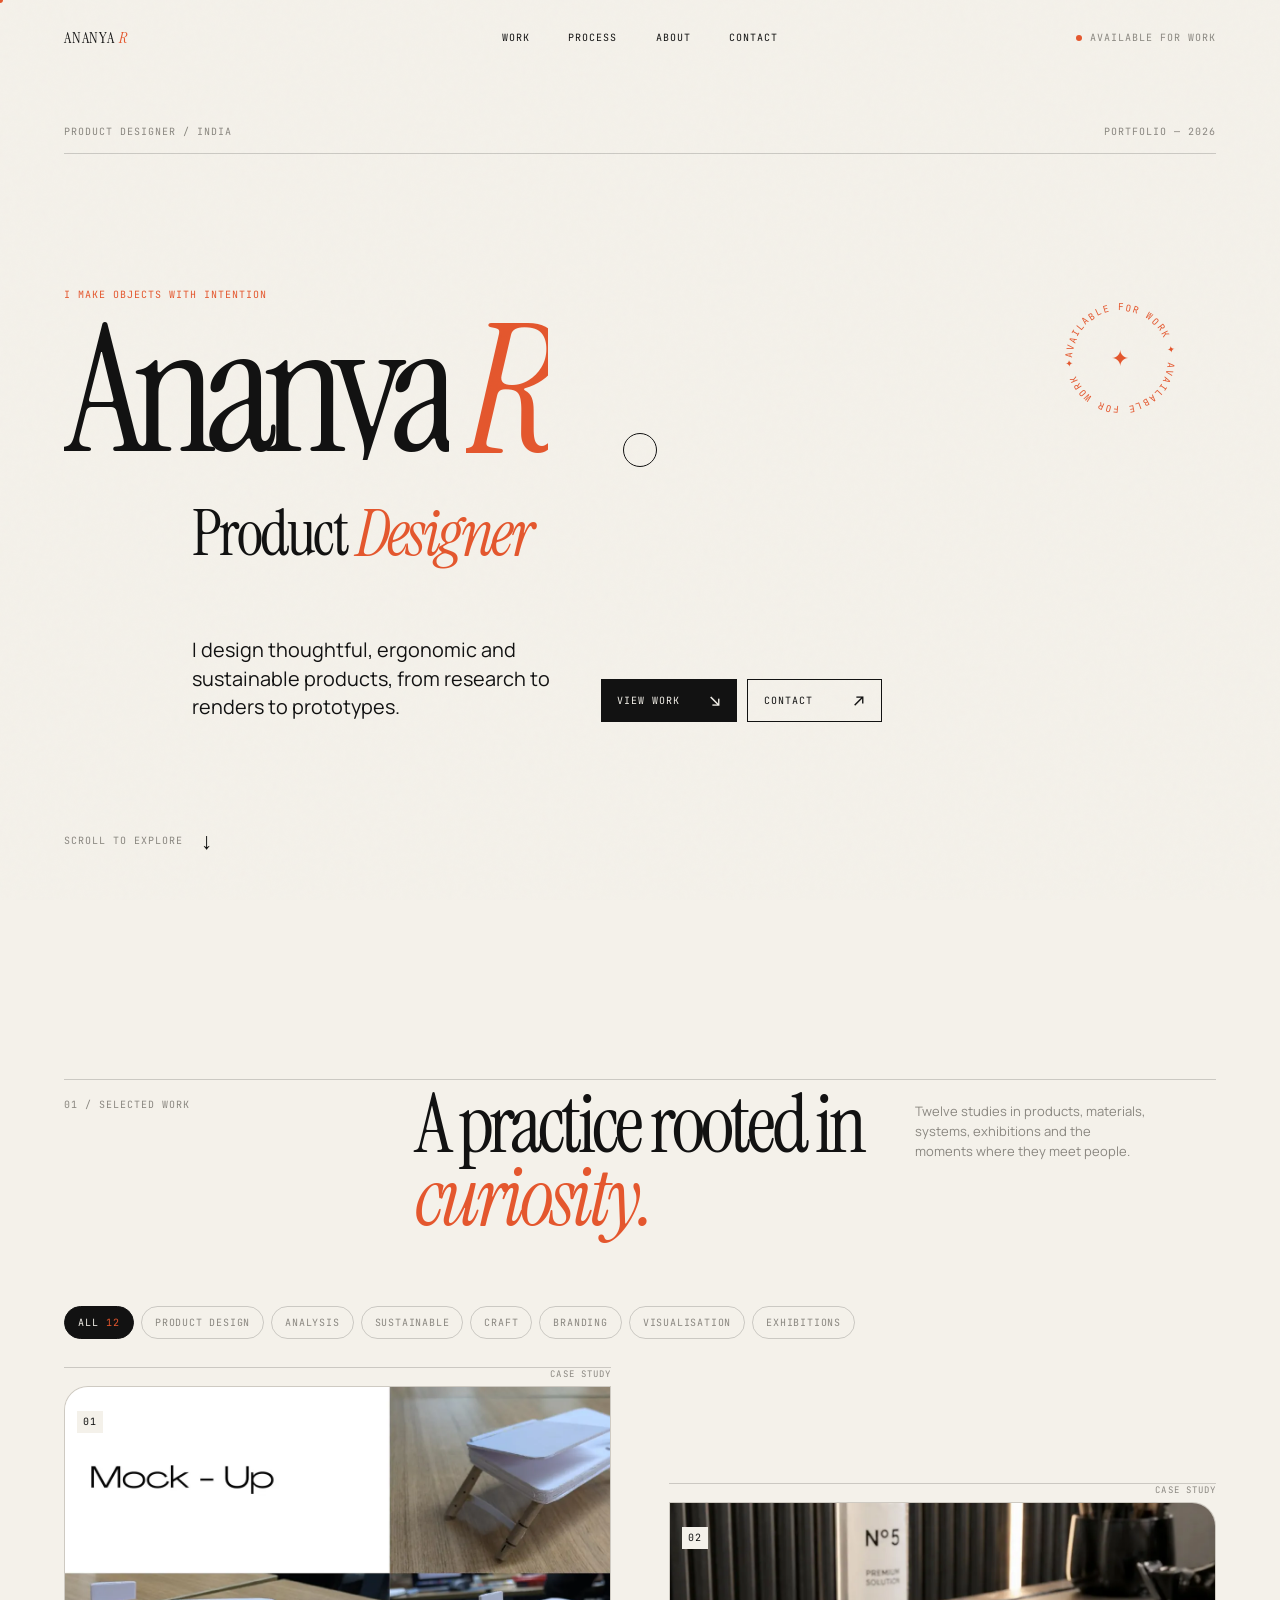
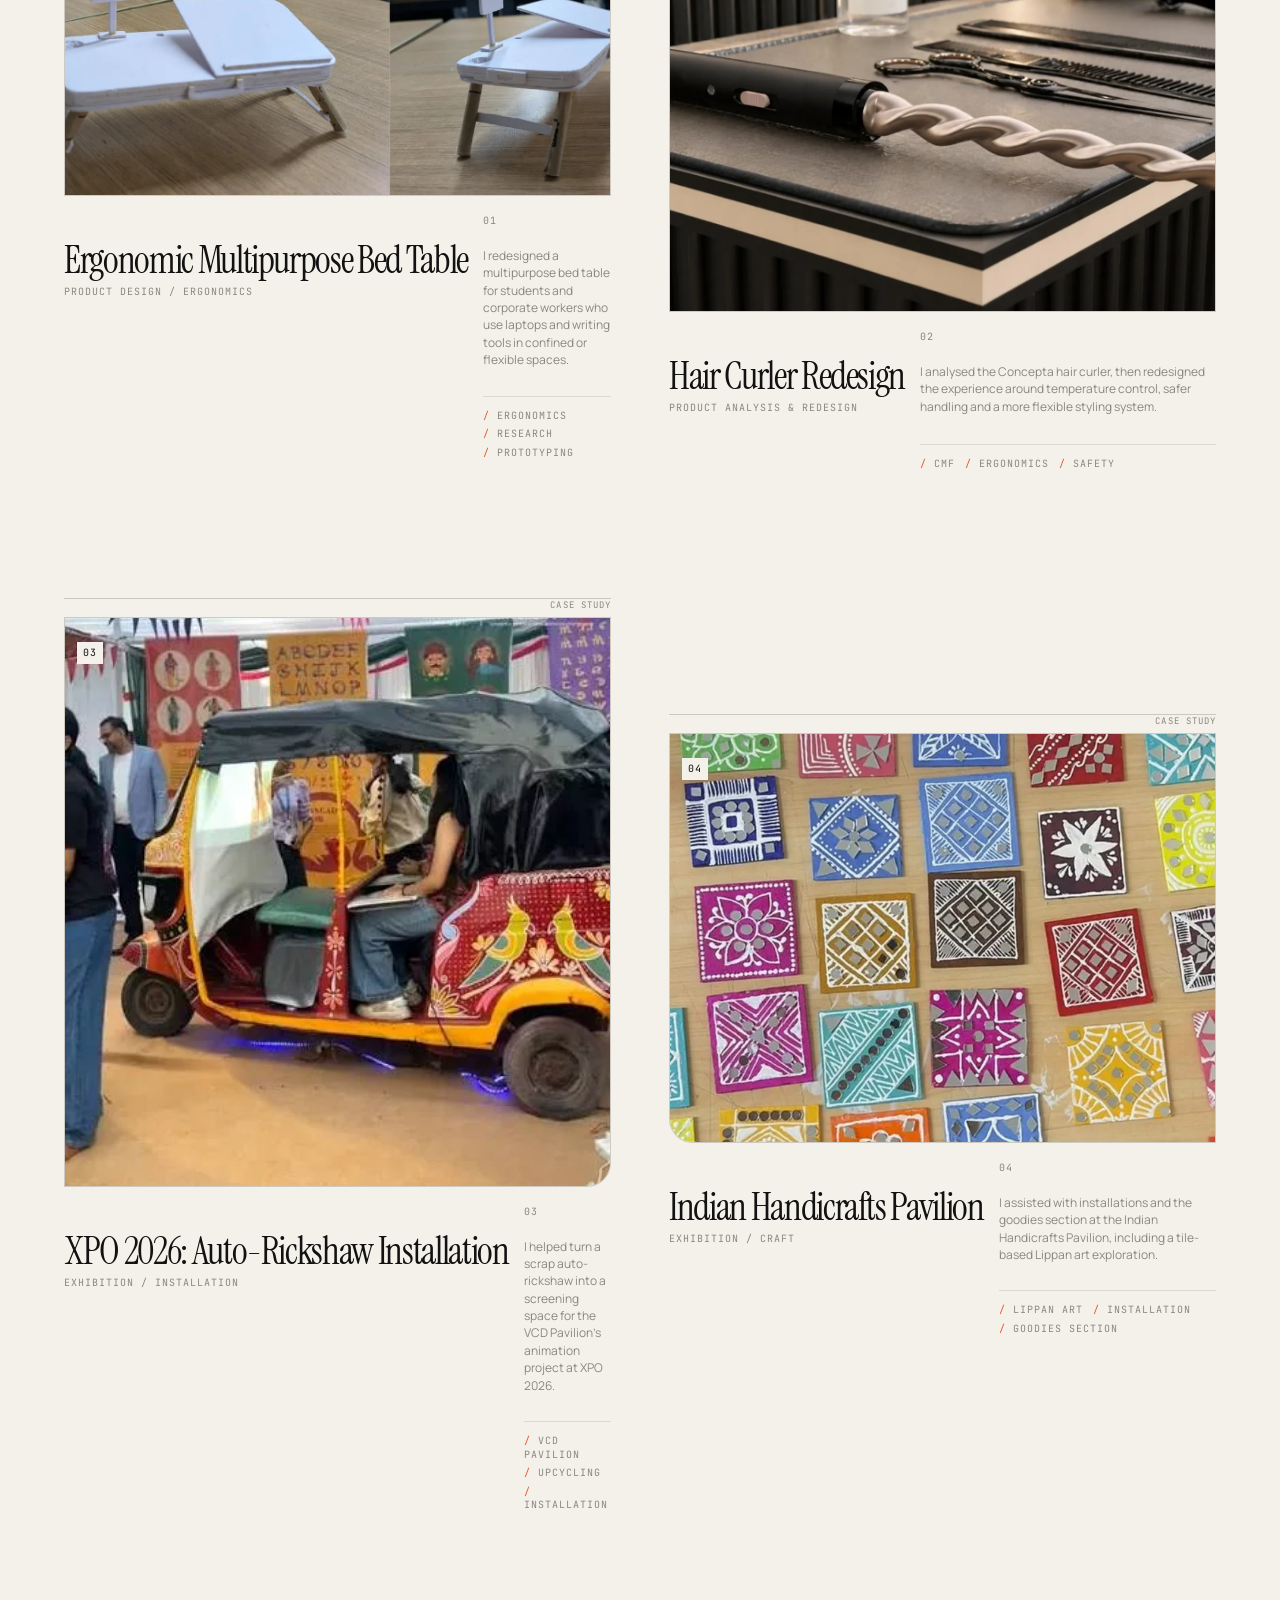
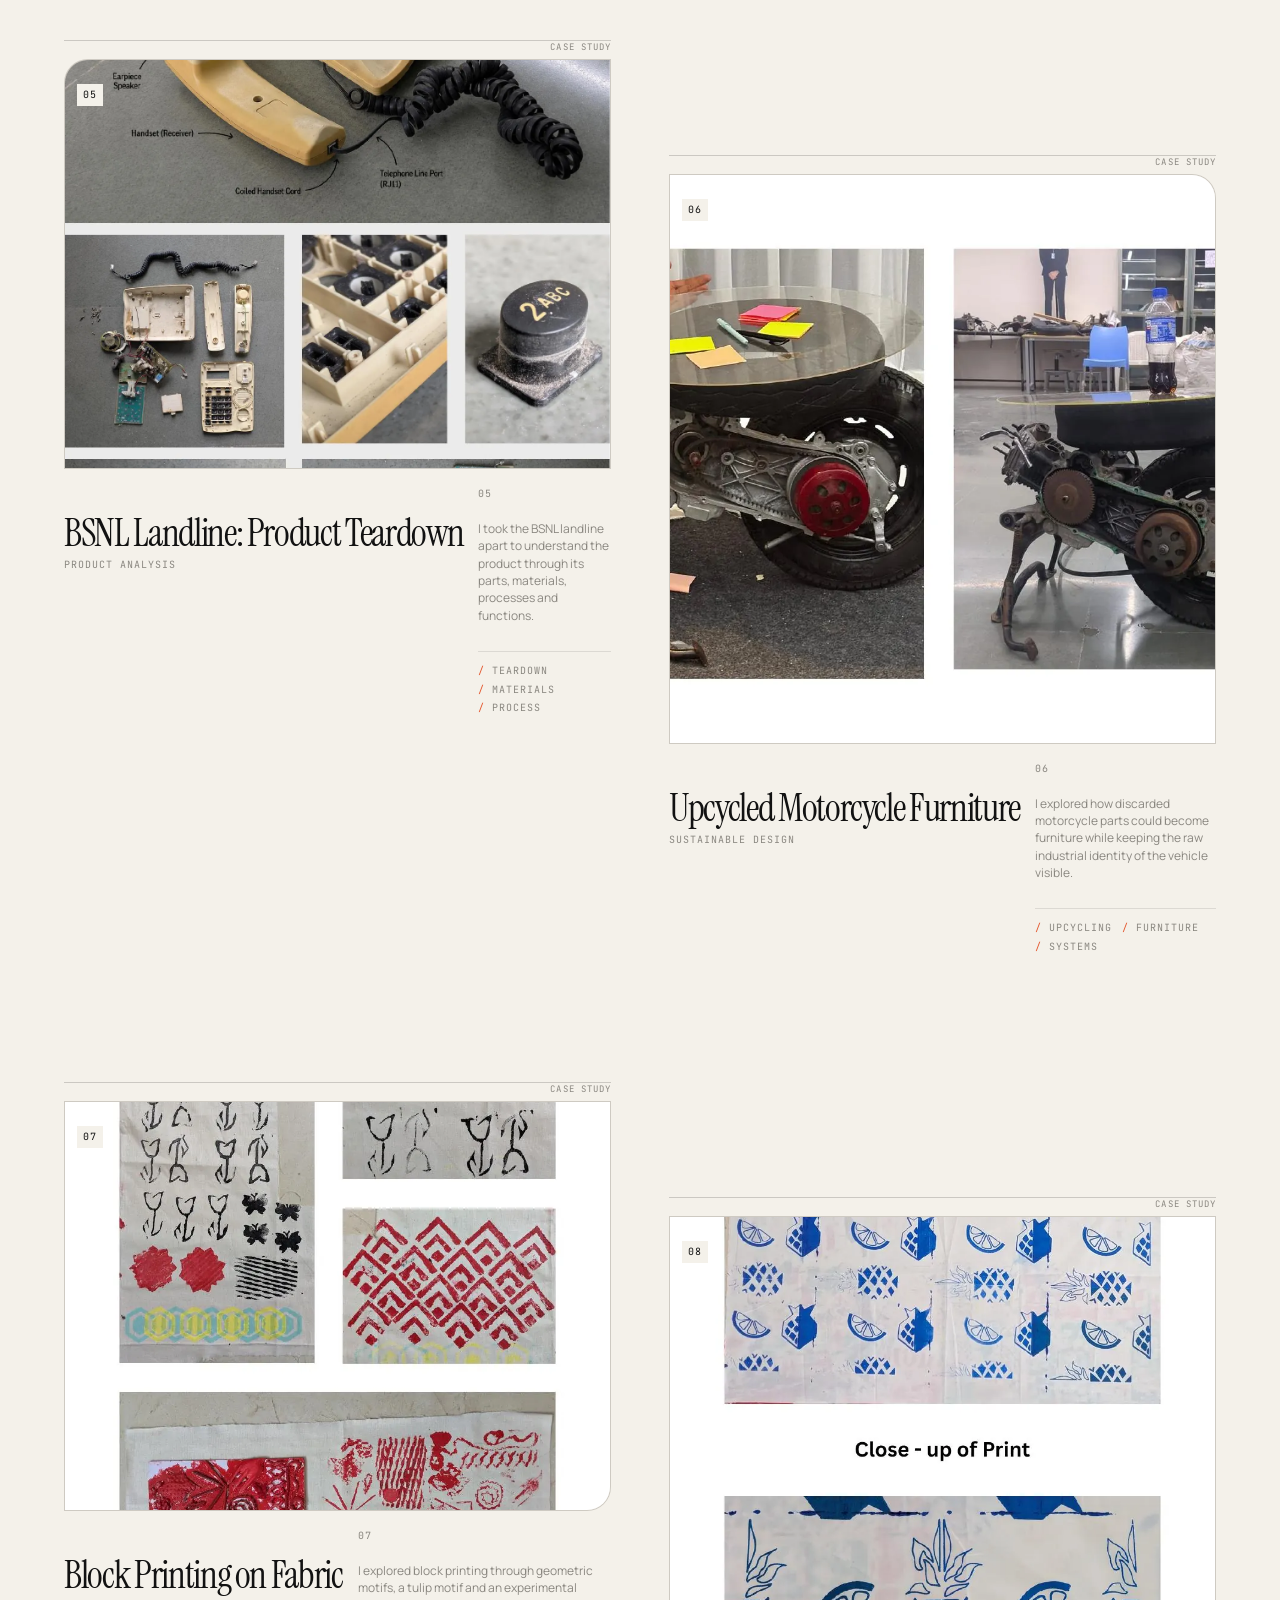
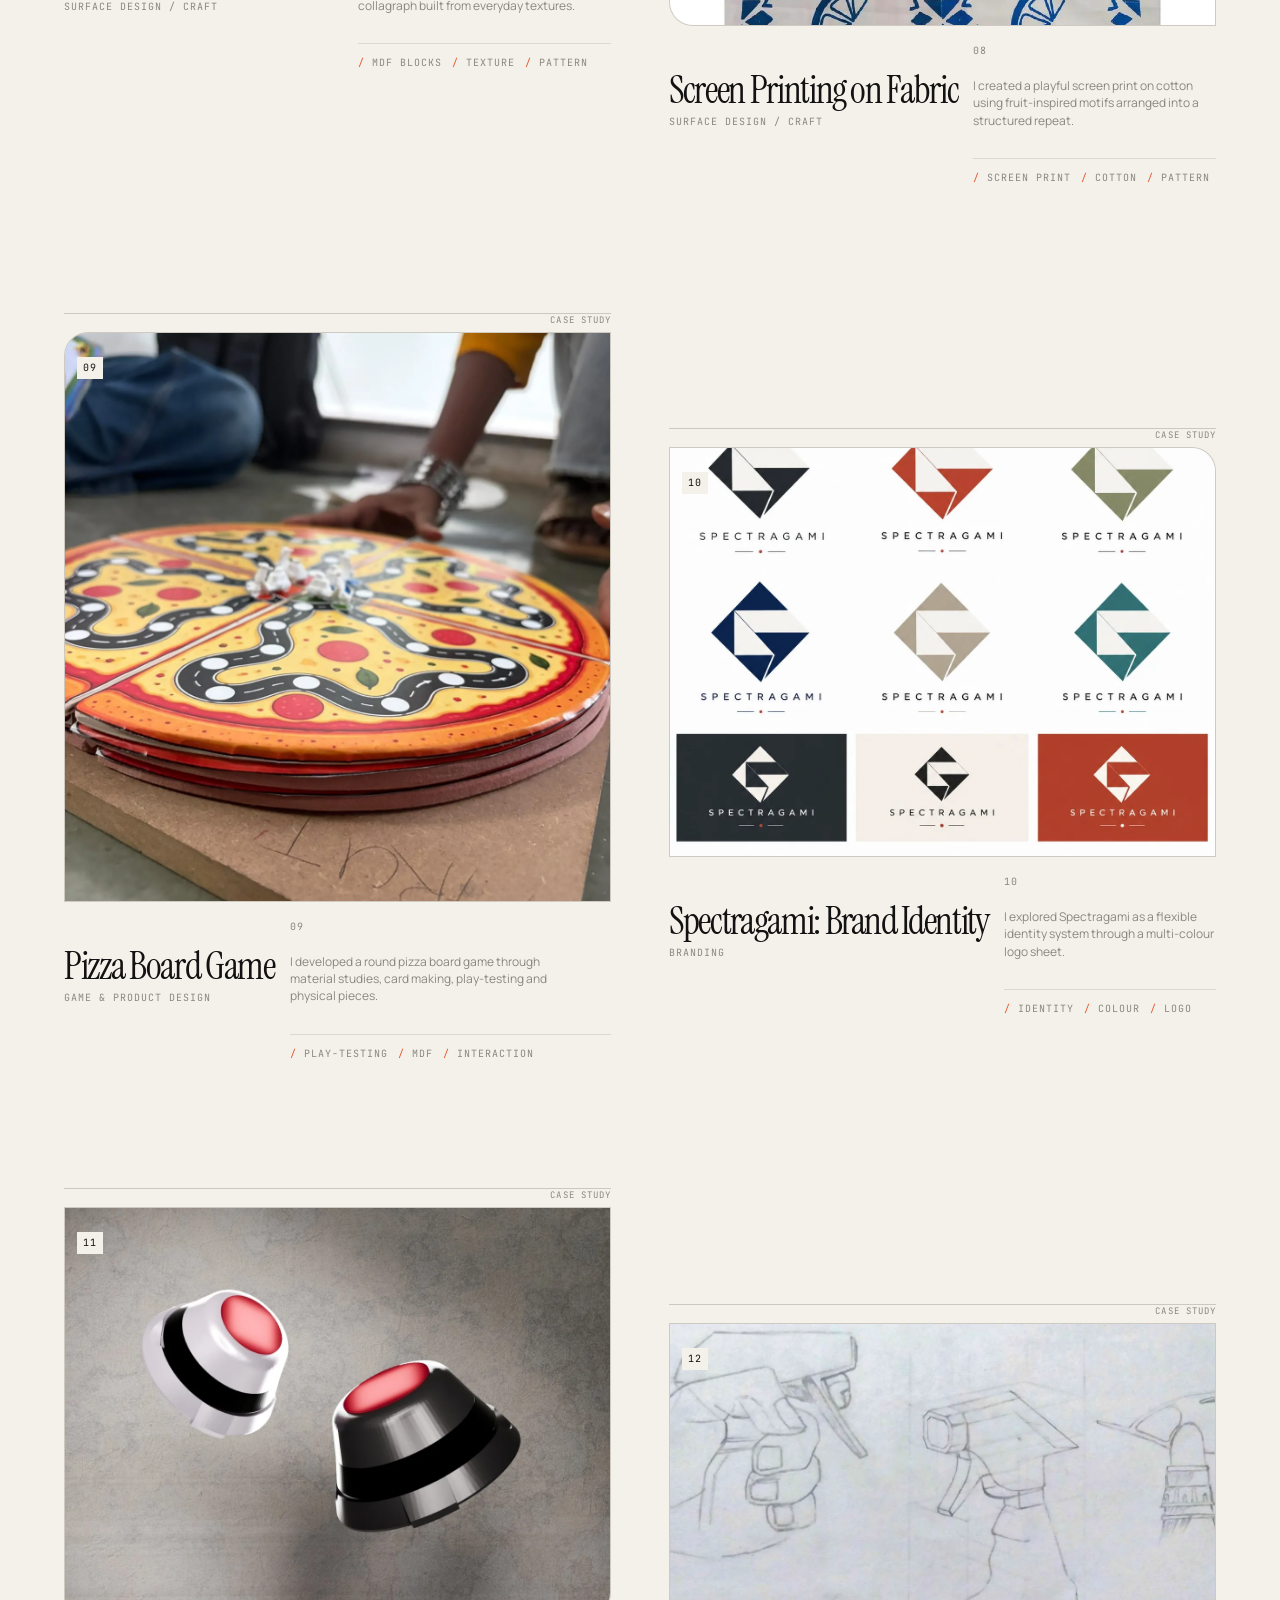
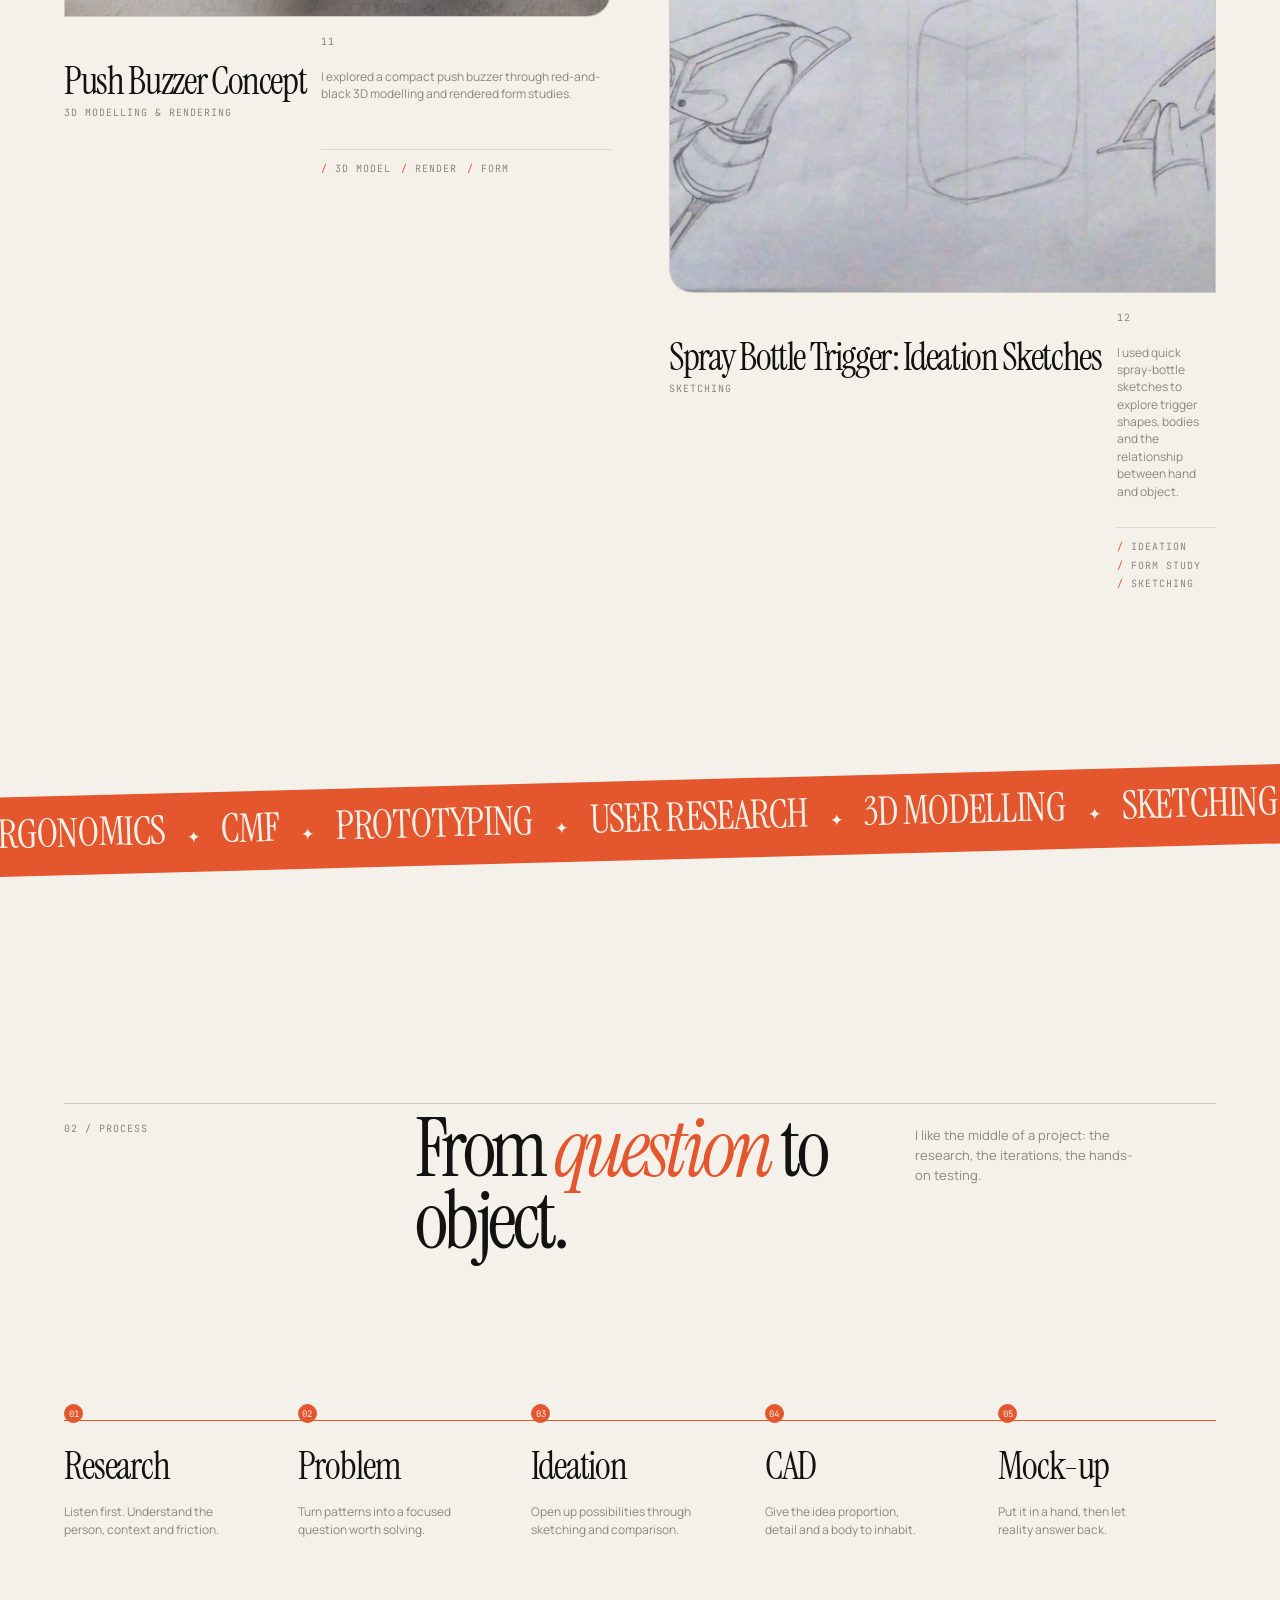
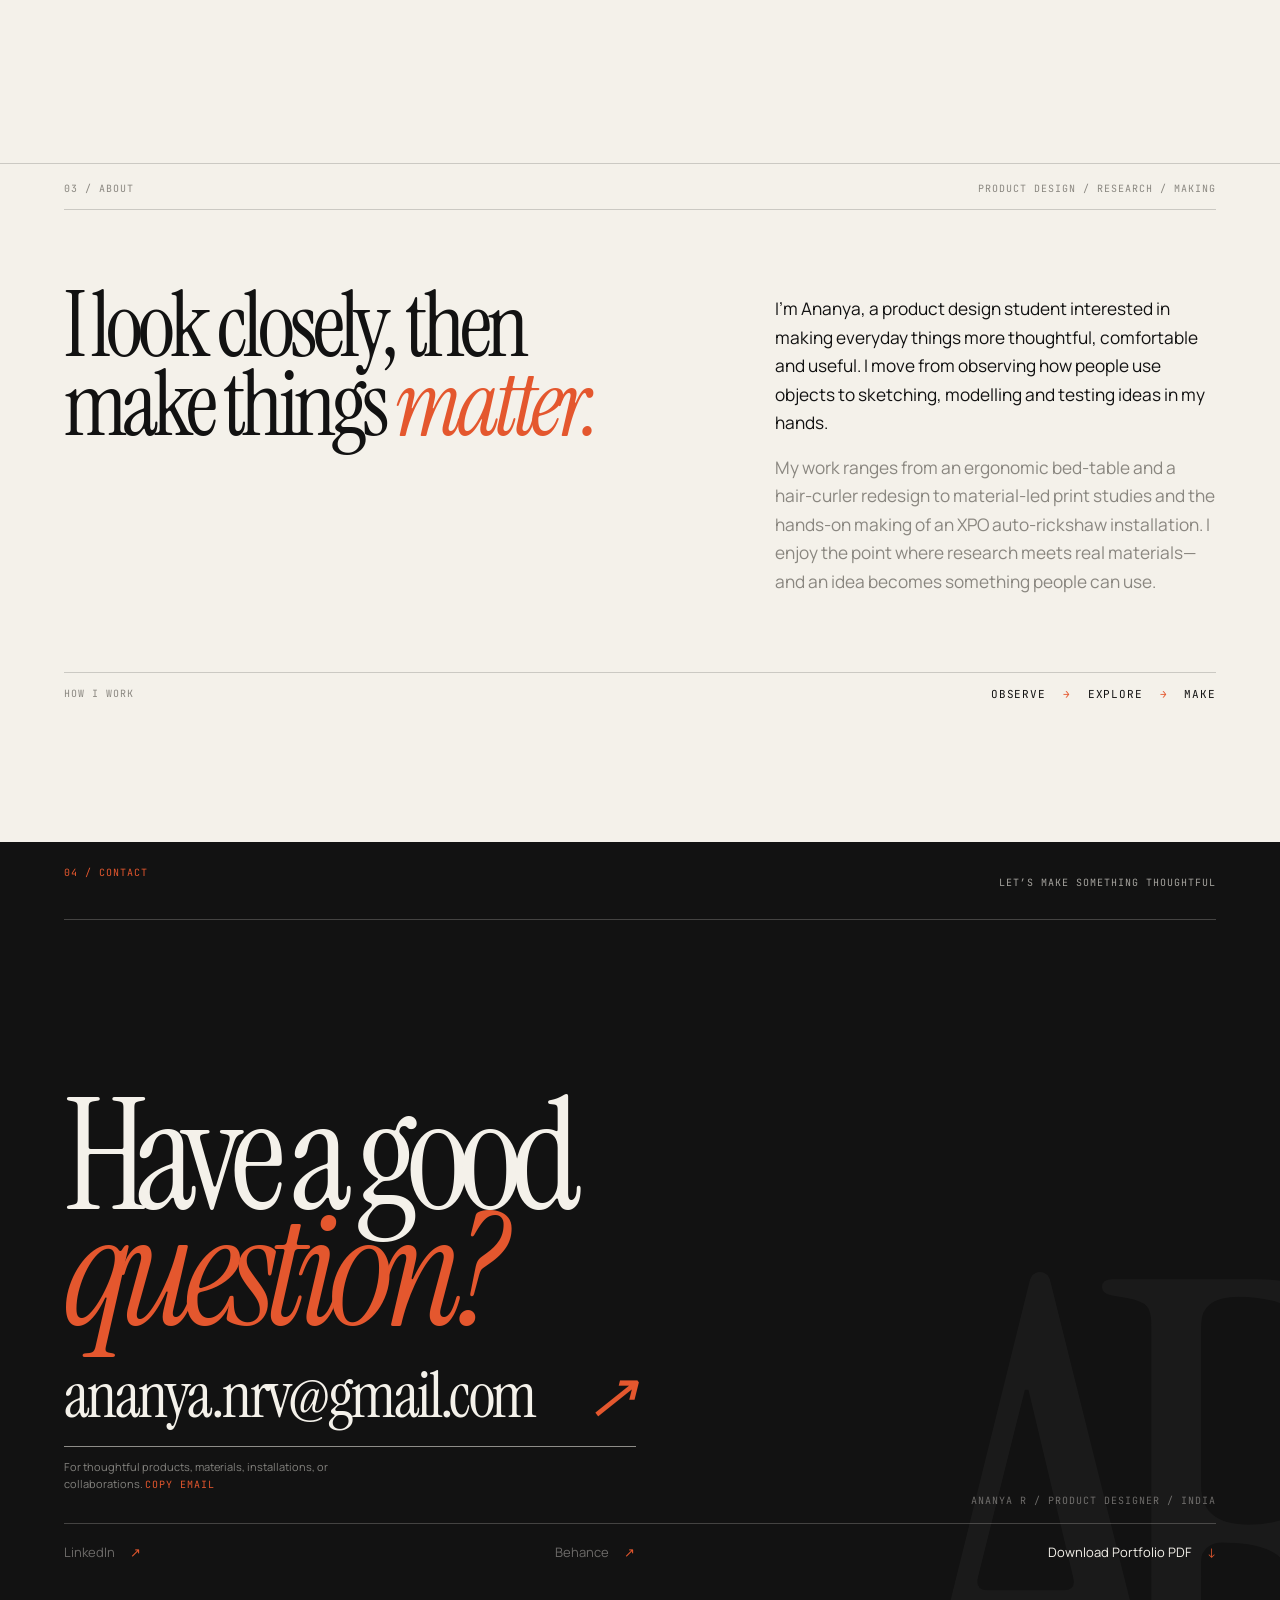
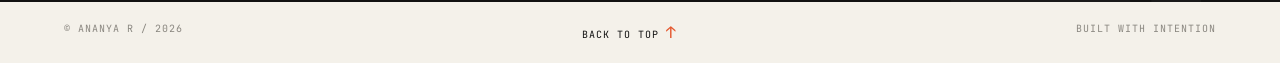
==== commit c1516eff: "Move Auto and Handicrafts to projects three and four" ====
--- a/site/index.html
+++ b/site/index.html
@@ -96,7 +96,7 @@
       </div>
       <div class="project-grid" id="project-grid" aria-live="polite"></div>
       <noscript>
-        <div class="noscript-index"><p class="mono">PROJECT INDEX</p><ul><li>Ergonomic Multipurpose Bed Table — Product Design / Ergonomics.</li><li>Hair Curler Redesign — Product Analysis &amp; Redesign.</li><li>BSNL Landline: Product Teardown — Product Analysis.</li><li>Upcycled Motorcycle Furniture — Sustainable Design.</li><li>Block Printing on Fabric — Surface Design / Craft.</li><li>Screen Printing on Fabric — Surface Design / Craft.</li><li>Pizza Board Game — Game &amp; Product Design.</li><li>Spectragami: Brand Identity — Branding.</li><li>Push Buzzer Concept — 3D Modelling &amp; Rendering.</li><li>Spray Bottle Trigger: Ideation Sketches — Sketching.</li><li>XPO 2026: Auto-Rickshaw Installation — Exhibition / Installation.</li><li>Indian Handicrafts Pavilion — Exhibition / Craft.</li></ul></div>
+        <div class="noscript-index"><p class="mono">PROJECT INDEX</p><ul><li>Ergonomic Multipurpose Bed Table — Product Design / Ergonomics.</li><li>Hair Curler Redesign — Product Analysis &amp; Redesign.</li><li>XPO 2026: Auto-Rickshaw Installation — Exhibition / Installation.</li><li>Indian Handicrafts Pavilion — Exhibition / Craft.</li><li>BSNL Landline: Product Teardown — Product Analysis.</li><li>Upcycled Motorcycle Furniture — Sustainable Design.</li><li>Block Printing on Fabric — Surface Design / Craft.</li><li>Screen Printing on Fabric — Surface Design / Craft.</li><li>Pizza Board Game — Game &amp; Product Design.</li><li>Spectragami: Brand Identity — Branding.</li><li>Push Buzzer Concept — 3D Modelling &amp; Rendering.</li><li>Spray Bottle Trigger: Ideation Sketches — Sketching.</li></ul></div>
       </noscript>
     </section>
 
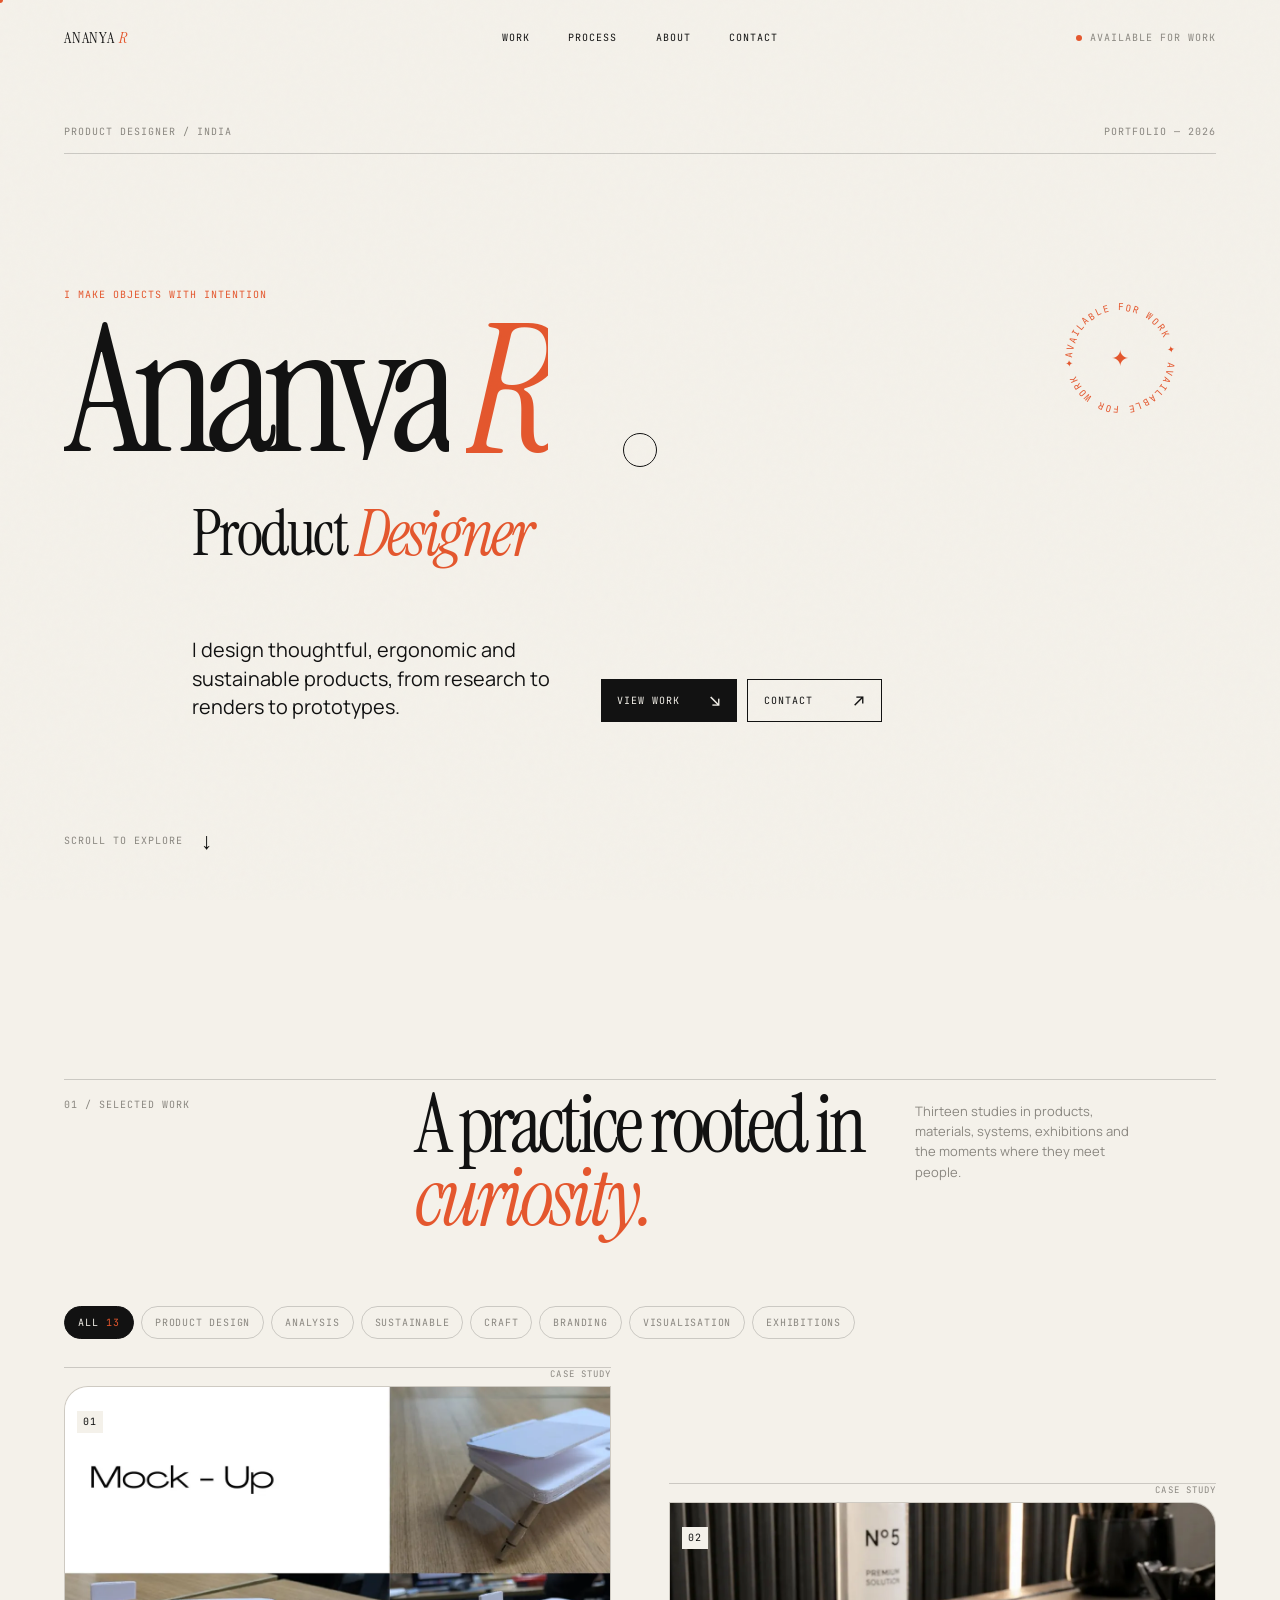
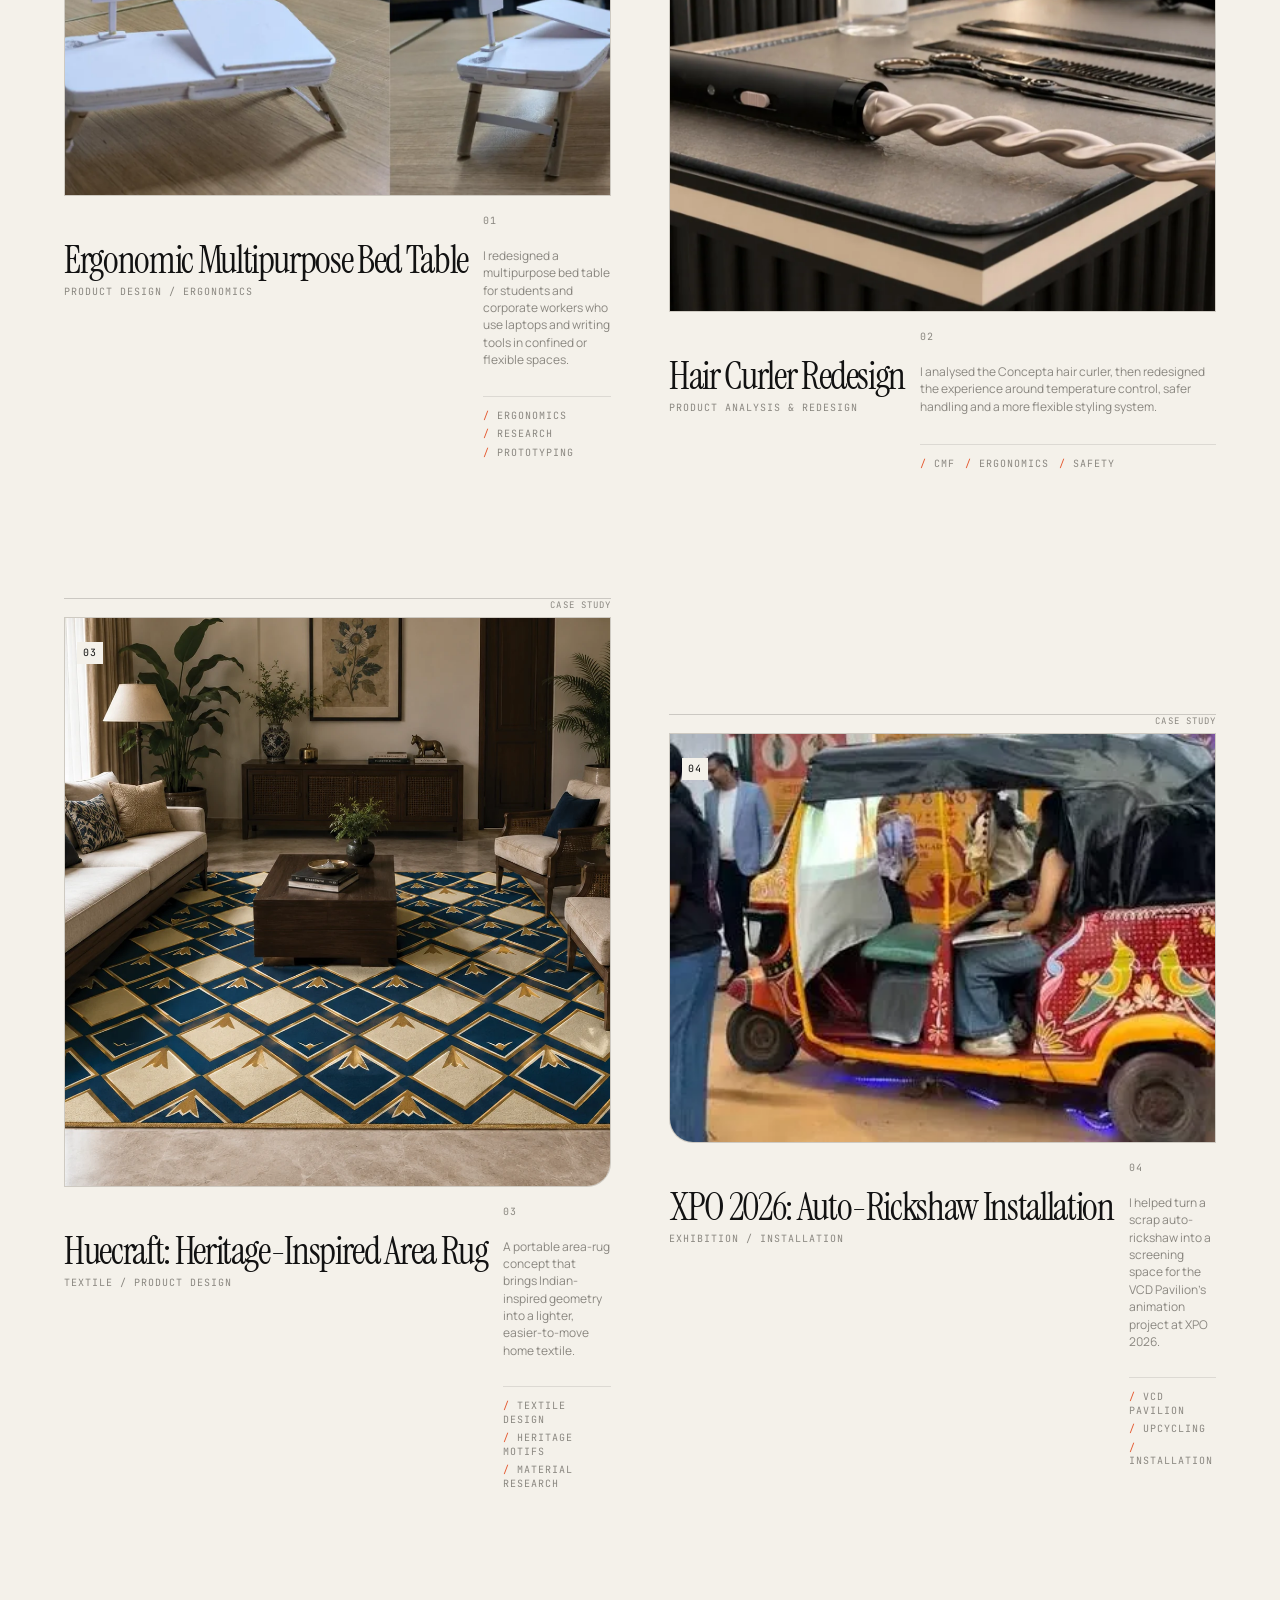
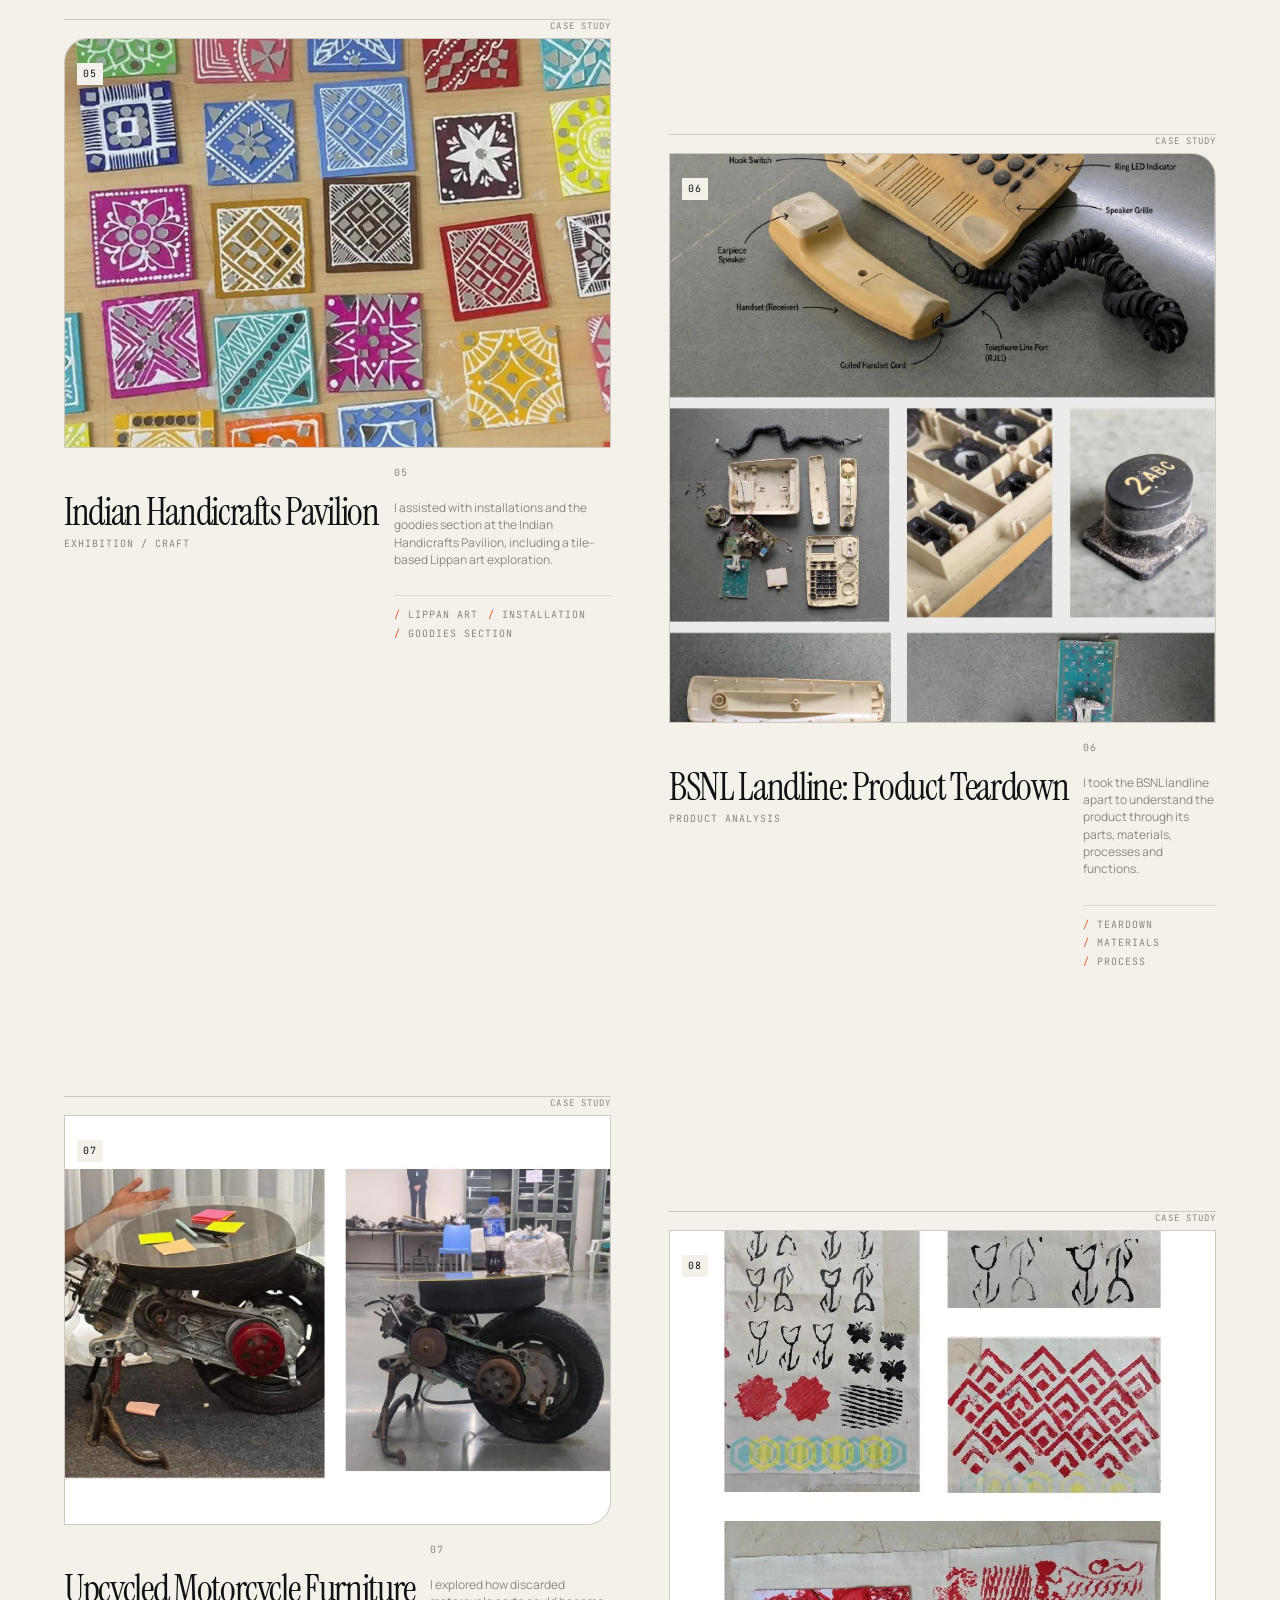
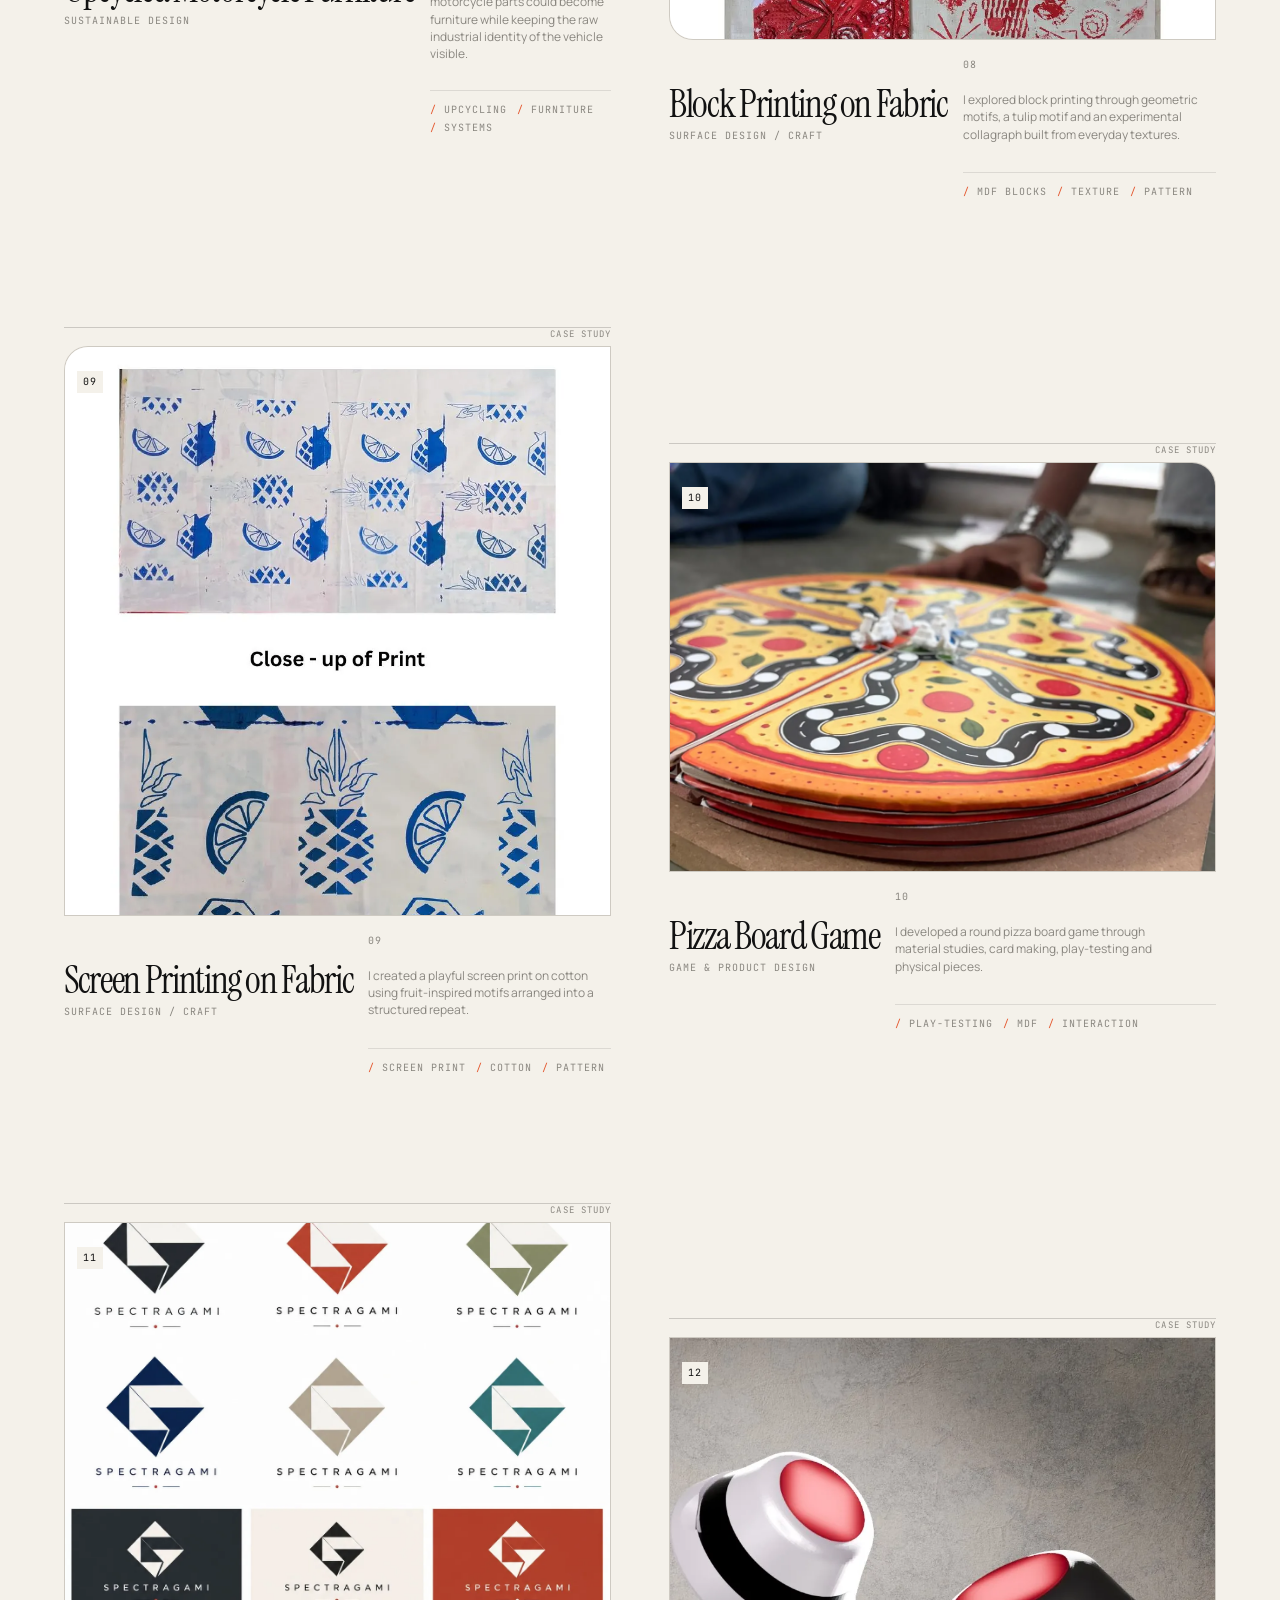
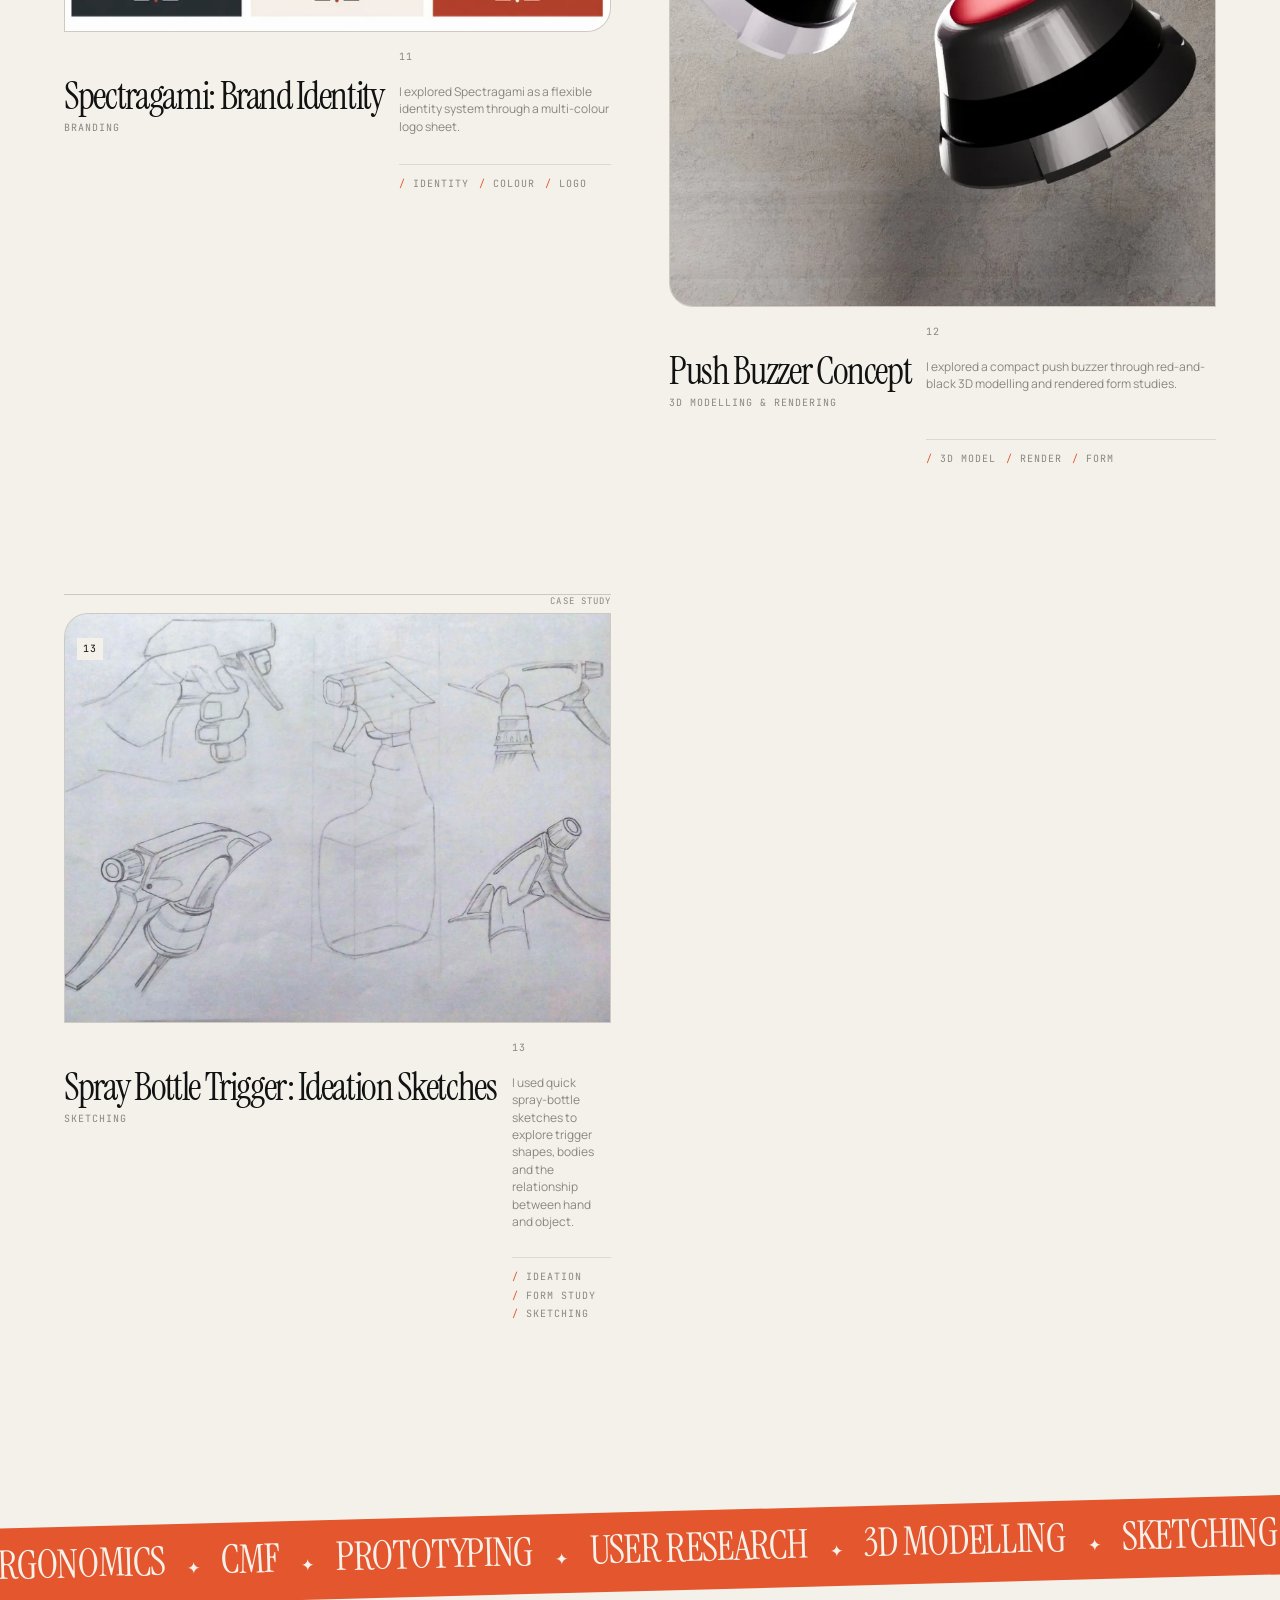
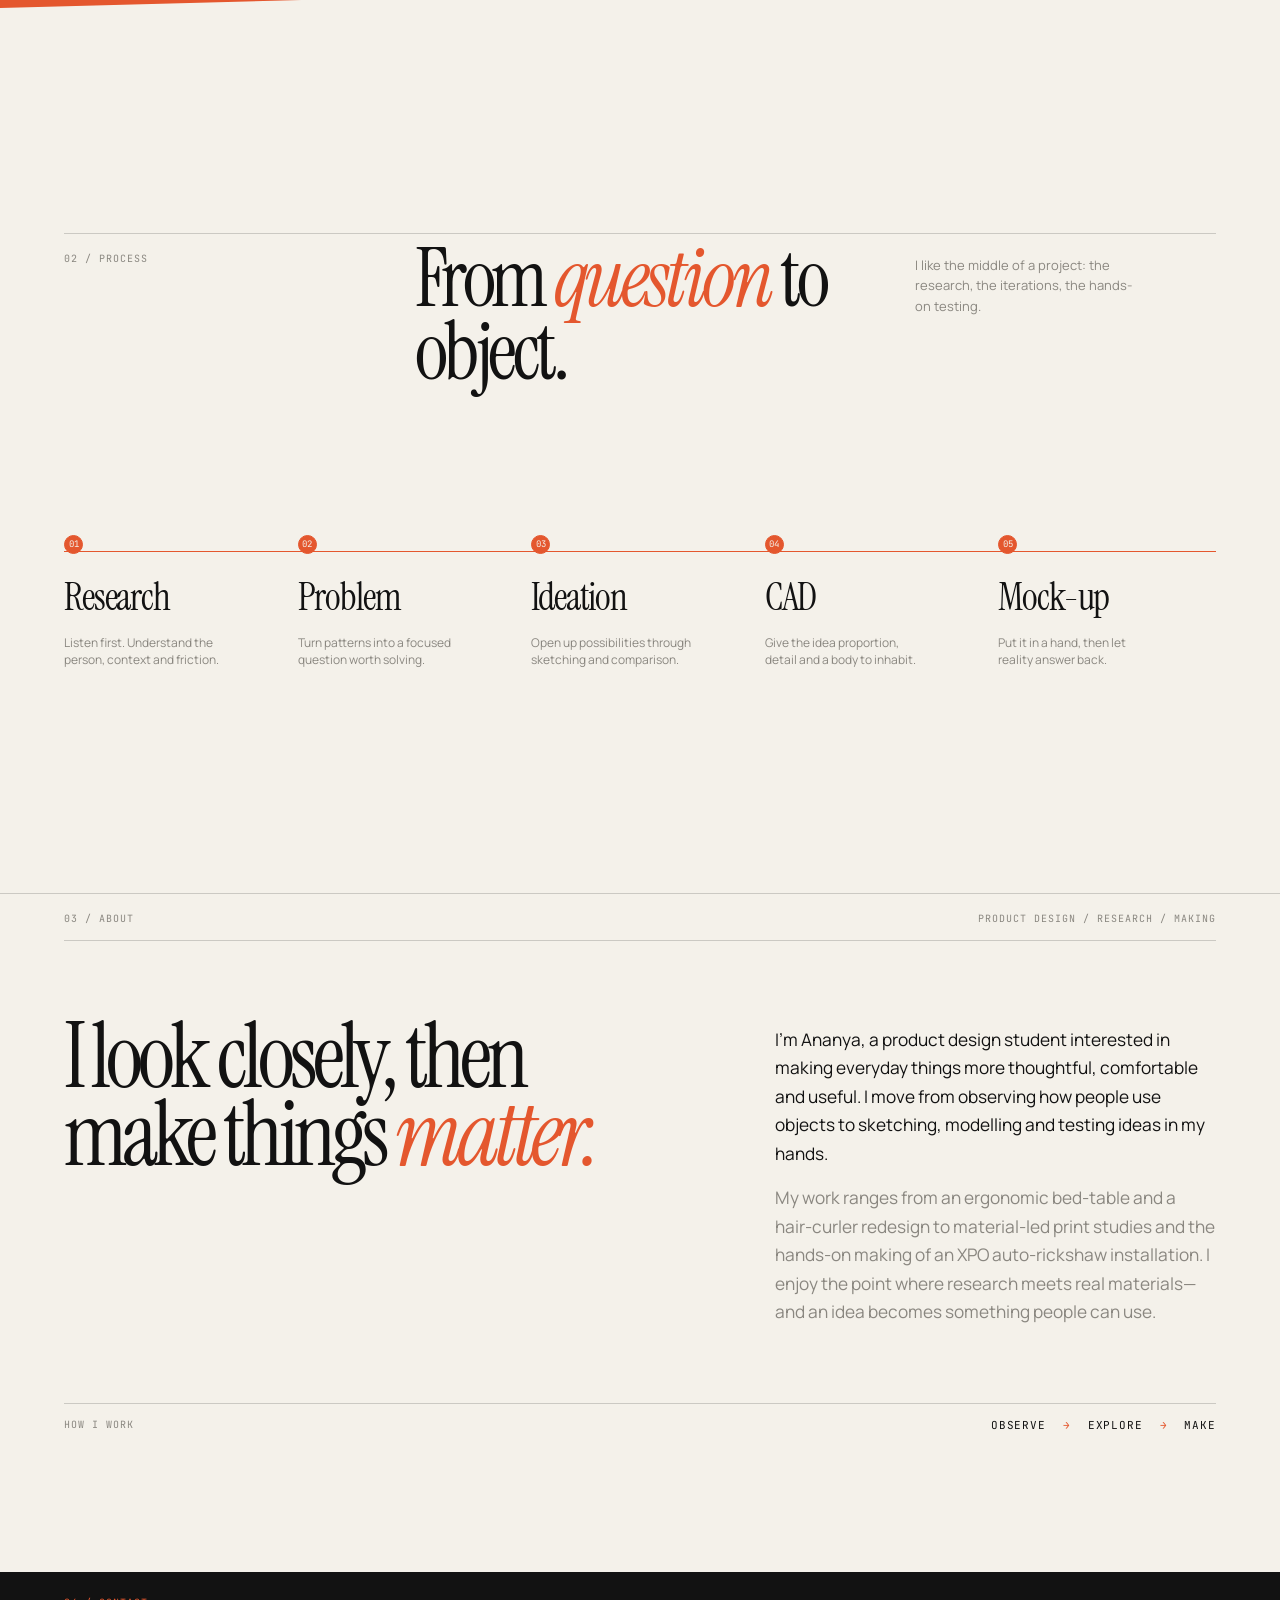
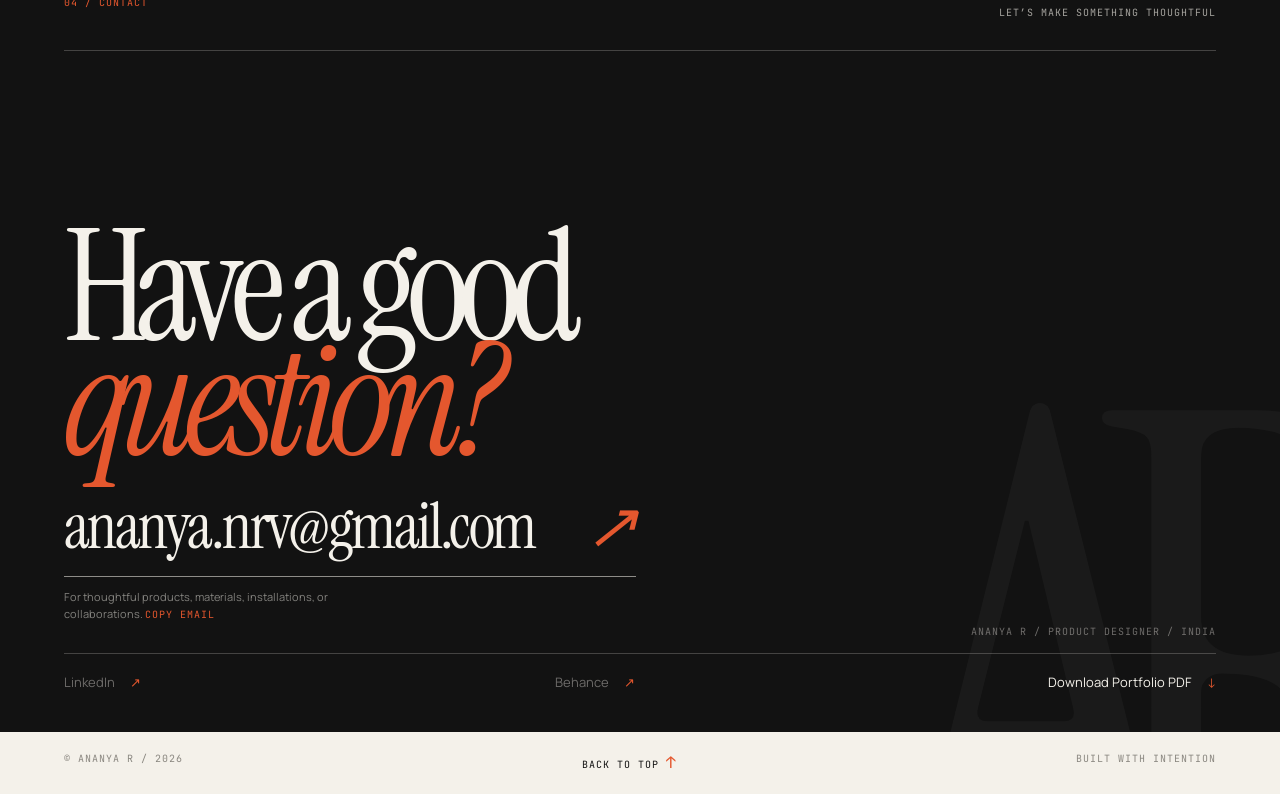
==== commit d18283a8: "Add Huecraft area rug project to portfolio" ====
--- a/site/index.html
+++ b/site/index.html
@@ -82,10 +82,10 @@
       <div class="section-heading reveal-lines">
         <p class="section-kicker mono">01 / SELECTED WORK</p>
         <h2 id="work-title">A practice rooted in <em>curiosity.</em></h2>
-        <p class="section-heading__note">Twelve studies in products, materials, systems, exhibitions and the moments where they meet people.</p>
+        <p class="section-heading__note">Thirteen studies in products, materials, systems, exhibitions and the moments where they meet people.</p>
       </div>
       <div class="filter-row" role="tablist" aria-label="Filter projects">
-        <button class="filter-chip is-active" type="button" role="tab" aria-selected="true" data-filter="all">All <span>12</span></button>
+        <button class="filter-chip is-active" type="button" role="tab" aria-selected="true" data-filter="all">All <span>13</span></button>
         <button class="filter-chip" type="button" role="tab" aria-selected="false" data-filter="product design">Product Design</button>
         <button class="filter-chip" type="button" role="tab" aria-selected="false" data-filter="analysis">Analysis</button>
         <button class="filter-chip" type="button" role="tab" aria-selected="false" data-filter="sustainable">Sustainable</button>
@@ -96,7 +96,7 @@
       </div>
       <div class="project-grid" id="project-grid" aria-live="polite"></div>
       <noscript>
-        <div class="noscript-index"><p class="mono">PROJECT INDEX</p><ul><li>Ergonomic Multipurpose Bed Table — Product Design / Ergonomics.</li><li>Hair Curler Redesign — Product Analysis &amp; Redesign.</li><li>XPO 2026: Auto-Rickshaw Installation — Exhibition / Installation.</li><li>Indian Handicrafts Pavilion — Exhibition / Craft.</li><li>BSNL Landline: Product Teardown — Product Analysis.</li><li>Upcycled Motorcycle Furniture — Sustainable Design.</li><li>Block Printing on Fabric — Surface Design / Craft.</li><li>Screen Printing on Fabric — Surface Design / Craft.</li><li>Pizza Board Game — Game &amp; Product Design.</li><li>Spectragami: Brand Identity — Branding.</li><li>Push Buzzer Concept — 3D Modelling &amp; Rendering.</li><li>Spray Bottle Trigger: Ideation Sketches — Sketching.</li></ul></div>
+        <div class="noscript-index"><p class="mono">PROJECT INDEX</p><ul><li>Ergonomic Multipurpose Bed Table — Product Design / Ergonomics.</li><li>Hair Curler Redesign — Product Analysis &amp; Redesign.</li><li>Huecraft: Heritage-Inspired Area Rug — Textile / Product Design.</li><li>XPO 2026: Auto-Rickshaw Installation — Exhibition / Installation.</li><li>Indian Handicrafts Pavilion — Exhibition / Craft.</li><li>BSNL Landline: Product Teardown — Product Analysis.</li><li>Upcycled Motorcycle Furniture — Sustainable Design.</li><li>Block Printing on Fabric — Surface Design / Craft.</li><li>Screen Printing on Fabric — Surface Design / Craft.</li><li>Pizza Board Game — Game &amp; Product Design.</li><li>Spectragami: Brand Identity — Branding.</li><li>Push Buzzer Concept — 3D Modelling &amp; Rendering.</li><li>Spray Bottle Trigger: Ideation Sketches — Sketching.</li></ul></div>
       </noscript>
     </section>
 
@@ -143,7 +143,7 @@
   <footer class="site-footer section-pad"><p class="mono">© ANANYA R / 2026</p><a href="#top" class="back-top mono">BACK TO TOP <span>↑</span></a><p class="mono">BUILT WITH INTENTION</p></footer>
 
   <div class="case-study" id="case-study" aria-hidden="true" role="dialog" aria-modal="true" aria-labelledby="case-title">
-    <div class="case-study__bar"><span class="mono" id="case-index">01 / 12</span><button class="close-overlay mono" id="close-case" type="button"><span>Close</span><b>×</b></button></div>
+    <div class="case-study__bar"><span class="mono" id="case-index">01 / 13</span><button class="close-overlay mono" id="close-case" type="button"><span>Close</span><b>×</b></button></div>
     <div class="case-study__scroll" id="case-scroll"><div class="case-study__hero"><img id="case-hero-image" src="" alt=""><div class="case-study__hero-copy"><p class="mono" id="case-category"></p><h2 id="case-title"></h2></div></div><div class="case-study__body"><aside class="case-study__aside"><dl><div><dt class="mono">ROLE</dt><dd>Product designer</dd></div><div><dt class="mono">TYPE</dt><dd id="case-type"></dd></div><div><dt class="mono">TOOLS</dt><dd id="case-tools"></dd></div><div><dt class="mono">STATUS</dt><dd id="case-status"></dd></div></dl></aside><article class="case-study__content"><p class="case-study__intro" id="case-intro"></p><div class="case-study__copy" id="case-copy"></div><div class="case-study__gallery" id="case-gallery"></div><button class="next-project" id="next-project" type="button"><span class="mono">NEXT PROJECT</span><strong></strong><i>→</i></button></article></div></div>
   </div>
 
